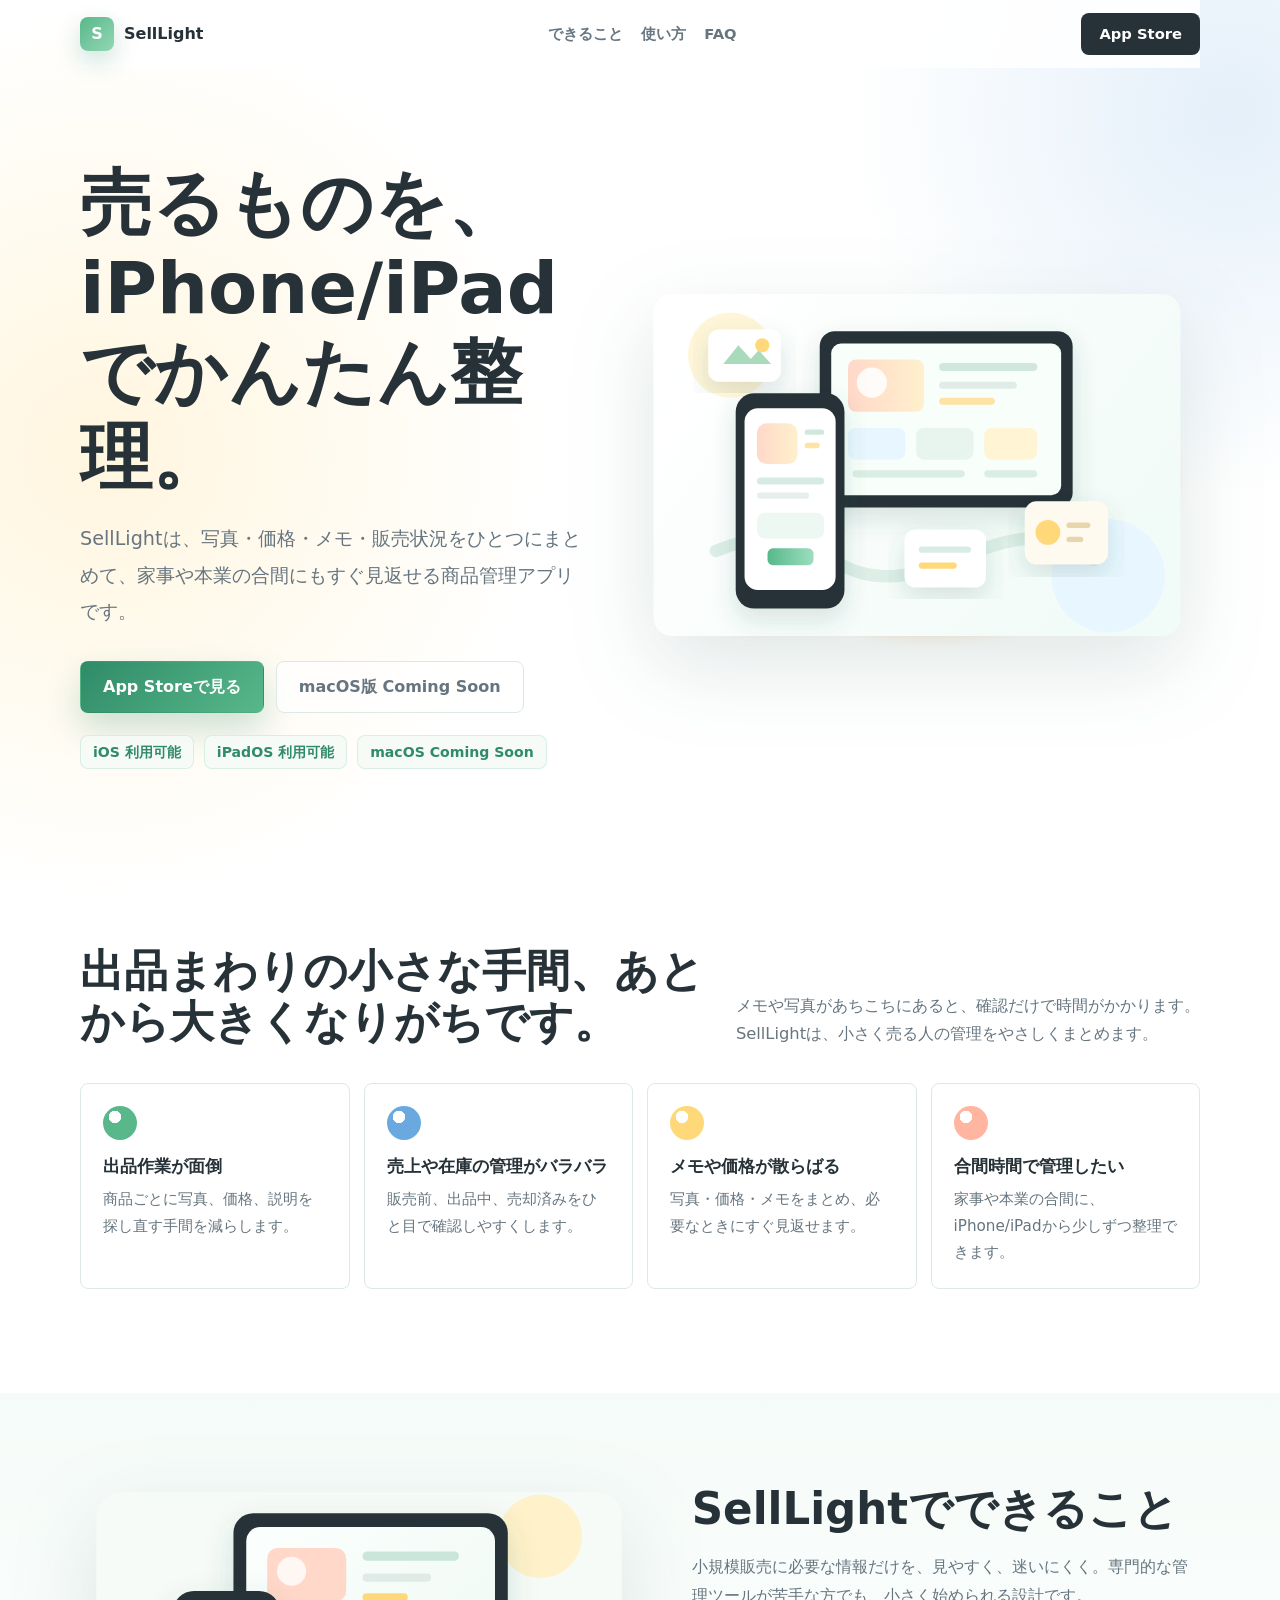
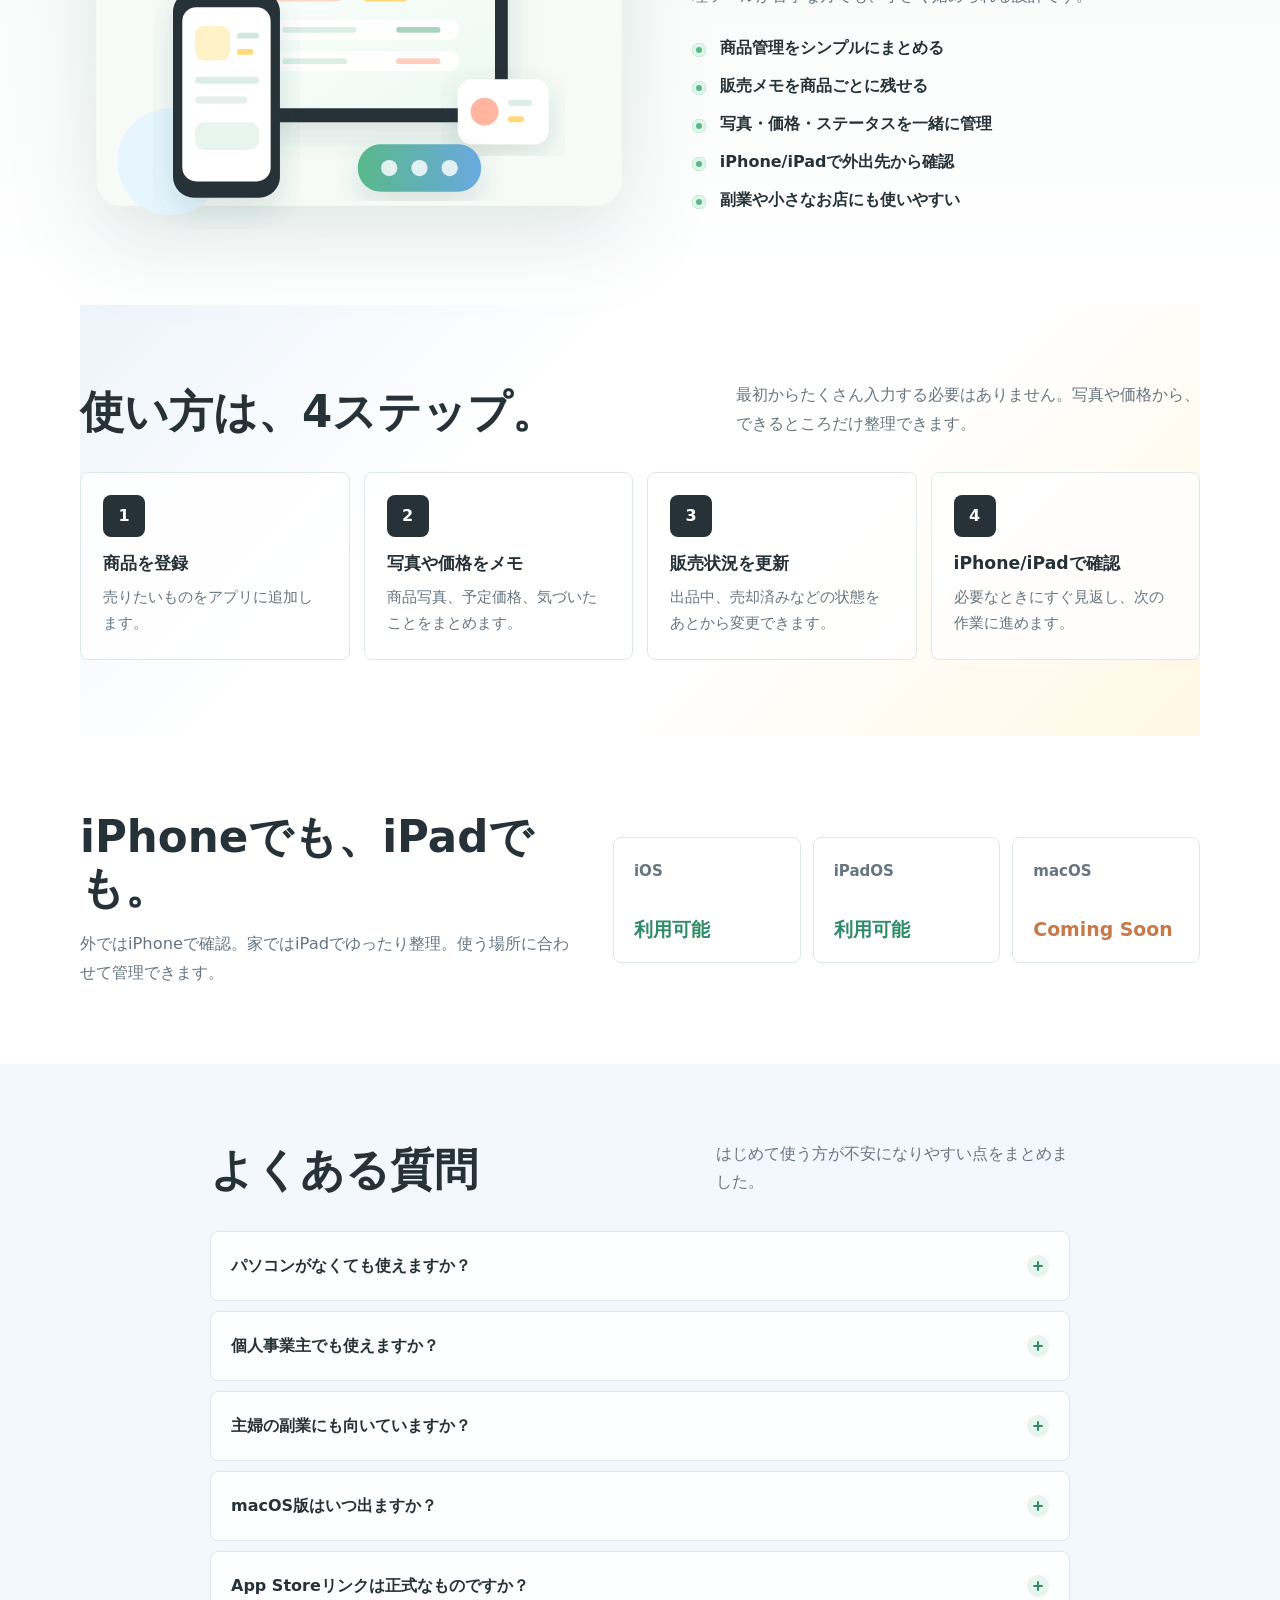
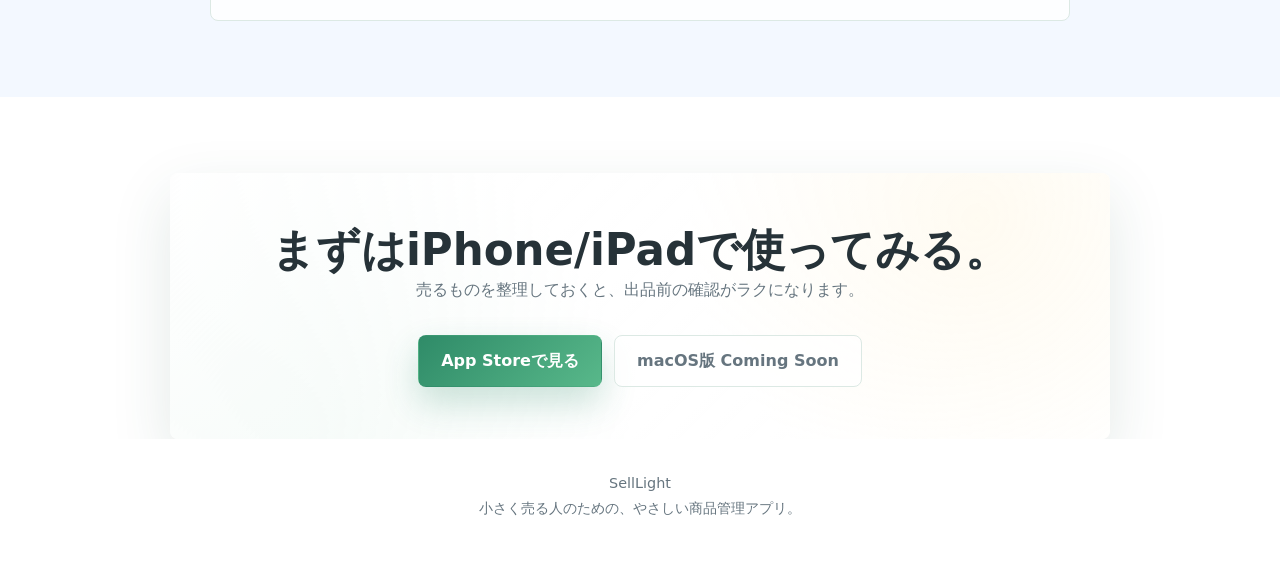
==== index.html @ 2df26463 "Prepare standalone SellLight LP repository" ====
<!doctype html>
<html lang="ja">
  <head>
    <meta charset="utf-8" />
    <meta name="viewport" content="width=device-width, initial-scale=1" />
    <title>SellLight｜iPhone・iPadでかんたん商品管理</title>
    <meta
      name="description"
      content="SellLightは、主婦・副業・個人事業主向けのシンプルな商品管理アプリです。写真、価格、メモ、販売状況をiPhone/iPadでまとめて確認できます。"
    />
    <meta property="og:type" content="website" />
    <meta property="og:title" content="SellLight｜iPhone・iPadでかんたん商品管理" />
    <meta
      property="og:description"
      content="小さく売る人のための、やさしい商品管理アプリ。iOS/iPadOS対応、macOS版はComing Soon。"
    />
    <meta property="og:image" content="./assets/og-image.png" />
    <meta name="twitter:card" content="summary_large_image" />
    <meta name="theme-color" content="#58b88a" />
    <link rel="icon" href="./assets/favicon.svg" type="image/svg+xml" />
    <link rel="stylesheet" href="./styles.css" />
    <script src="./app.js" defer></script>
  </head>
  <body>
    <header class="site-header" aria-label="サイトヘッダー">
      <a class="brand" href="#top" aria-label="SellLight トップへ">
        <span class="brand-mark" aria-hidden="true">S</span>
        <span>SellLight</span>
      </a>
      <nav class="header-nav" aria-label="ページ内メニュー">
        <a href="#features">できること</a>
        <a href="#steps">使い方</a>
        <a href="#faq">FAQ</a>
      </nav>
      <a class="header-cta js-app-store-link" href="https://apps.apple.com/jp/search?term=SellLight">App Store</a>
    </header>

    <main id="top">
      <section class="hero section-pad" aria-labelledby="hero-title">
        <div class="hero-copy">
          <h1 id="hero-title">売るものを、iPhone/iPadでかんたん整理。</h1>
          <p class="hero-lead">
            SellLightは、写真・価格・メモ・販売状況をひとつにまとめて、家事や本業の合間にもすぐ見返せる商品管理アプリです。
          </p>
          <div class="hero-actions" aria-label="ダウンロード案内">
            <a class="button button-primary js-app-store-link" href="https://apps.apple.com/jp/search?term=SellLight">
              App Storeで見る
            </a>
            <button class="button button-ghost" type="button" disabled>macOS版 Coming Soon</button>
          </div>
          <div class="device-note" aria-label="対応端末">
            <span>iOS 利用可能</span>
            <span>iPadOS 利用可能</span>
            <span>macOS Coming Soon</span>
          </div>
        </div>
        <div class="hero-visual" aria-label="SellLightの利用イメージ">
          <img src="./assets/hero-app.svg" alt="iPhoneとiPadで商品管理をするイメージ" />
        </div>
      </section>

      <section class="pain section-pad" aria-labelledby="pain-title">
        <div class="section-heading">
          <h2 id="pain-title">出品まわりの小さな手間、あとから大きくなりがちです。</h2>
          <p>メモや写真があちこちにあると、確認だけで時間がかかります。SellLightは、小さく売る人の管理をやさしくまとめます。</p>
        </div>
        <div class="pain-list" aria-label="よくある悩み">
          <article>
            <span class="icon-dot" aria-hidden="true"></span>
            <h3>出品作業が面倒</h3>
            <p>商品ごとに写真、価格、説明を探し直す手間を減らします。</p>
          </article>
          <article>
            <span class="icon-dot blue" aria-hidden="true"></span>
            <h3>売上や在庫の管理がバラバラ</h3>
            <p>販売前、出品中、売却済みをひと目で確認しやすくします。</p>
          </article>
          <article>
            <span class="icon-dot yellow" aria-hidden="true"></span>
            <h3>メモや価格が散らばる</h3>
            <p>写真・価格・メモをまとめ、必要なときにすぐ見返せます。</p>
          </article>
          <article>
            <span class="icon-dot peach" aria-hidden="true"></span>
            <h3>合間時間で管理したい</h3>
            <p>家事や本業の合間に、iPhone/iPadから少しずつ整理できます。</p>
          </article>
        </div>
      </section>

      <section id="features" class="features section-pad" aria-labelledby="features-title">
        <div class="feature-media">
          <img src="./assets/feature-overview.svg" alt="写真、価格、メモ、販売状況を整理する画面イメージ" />
        </div>
        <div class="feature-copy">
          <h2 id="features-title">SellLightでできること</h2>
          <p>
            小規模販売に必要な情報だけを、見やすく、迷いにくく。専門的な管理ツールが苦手な方でも、小さく始められる設計です。
          </p>
          <ul class="feature-list">
            <li>商品管理をシンプルにまとめる</li>
            <li>販売メモを商品ごとに残せる</li>
            <li>写真・価格・ステータスを一緒に管理</li>
            <li>iPhone/iPadで外出先から確認</li>
            <li>副業や小さなお店にも使いやすい</li>
          </ul>
        </div>
      </section>

      <section id="steps" class="steps section-pad" aria-labelledby="steps-title">
        <div class="section-heading">
          <h2 id="steps-title">使い方は、4ステップ。</h2>
          <p>最初からたくさん入力する必要はありません。写真や価格から、できるところだけ整理できます。</p>
        </div>
        <ol class="step-list">
          <li>
            <span class="step-number">1</span>
            <h3>商品を登録</h3>
            <p>売りたいものをアプリに追加します。</p>
          </li>
          <li>
            <span class="step-number">2</span>
            <h3>写真や価格をメモ</h3>
            <p>商品写真、予定価格、気づいたことをまとめます。</p>
          </li>
          <li>
            <span class="step-number">3</span>
            <h3>販売状況を更新</h3>
            <p>出品中、売却済みなどの状態をあとから変更できます。</p>
          </li>
          <li>
            <span class="step-number">4</span>
            <h3>iPhone/iPadで確認</h3>
            <p>必要なときにすぐ見返し、次の作業に進めます。</p>
          </li>
        </ol>
      </section>

      <section class="devices section-pad" aria-labelledby="devices-title">
        <div>
          <h2 id="devices-title">iPhoneでも、iPadでも。</h2>
          <p>外ではiPhoneで確認。家ではiPadでゆったり整理。使う場所に合わせて管理できます。</p>
        </div>
        <div class="device-grid" aria-label="対応端末一覧">
          <article>
            <span>iOS</span>
            <strong>利用可能</strong>
          </article>
          <article>
            <span>iPadOS</span>
            <strong>利用可能</strong>
          </article>
          <article class="soon">
            <span>macOS</span>
            <strong>Coming Soon</strong>
          </article>
        </div>
      </section>

      <section id="faq" class="faq section-pad" aria-labelledby="faq-title">
        <div class="section-heading">
          <h2 id="faq-title">よくある質問</h2>
          <p>はじめて使う方が不安になりやすい点をまとめました。</p>
        </div>
        <div class="faq-list">
          <article class="faq-item">
            <button class="faq-question" type="button" aria-expanded="false">
              <span>パソコンがなくても使えますか？</span>
              <span class="faq-icon" aria-hidden="true"></span>
            </button>
            <div class="faq-answer" hidden>
              <p>はい。iPhone/iPadだけで、商品情報の確認や整理ができます。macOS版はComing Soonです。</p>
            </div>
          </article>
          <article class="faq-item">
            <button class="faq-question" type="button" aria-expanded="false">
              <span>個人事業主でも使えますか？</span>
              <span class="faq-icon" aria-hidden="true"></span>
            </button>
            <div class="faq-answer" hidden>
              <p>使えます。大きな管理システムではなく、写真・価格・メモをまとめて見返したい小規模販売向けです。</p>
            </div>
          </article>
          <article class="faq-item">
            <button class="faq-question" type="button" aria-expanded="false">
              <span>主婦の副業にも向いていますか？</span>
              <span class="faq-icon" aria-hidden="true"></span>
            </button>
            <div class="faq-answer" hidden>
              <p>向いています。家事や本業の合間に少しずつ整理し、売るものをあとからすぐ見返せるように作っています。</p>
            </div>
          </article>
          <article class="faq-item">
            <button class="faq-question" type="button" aria-expanded="false">
              <span>macOS版はいつ出ますか？</span>
              <span class="faq-icon" aria-hidden="true"></span>
            </button>
            <div class="faq-answer" hidden>
              <p>現在準備中です。正式な公開時期が決まり次第、このページでも案内します。</p>
            </div>
          </article>
          <article class="faq-item">
            <button class="faq-question" type="button" aria-expanded="false">
              <span>App Storeリンクは正式なものですか？</span>
              <span class="faq-icon" aria-hidden="true"></span>
            </button>
            <div class="faq-answer" hidden>
              <p>現在は仮URLです。正式公開後に、SellLightのApp Store URLへ差し替えます。</p>
            </div>
          </article>
        </div>
      </section>

      <section class="final-cta section-pad" aria-labelledby="final-cta-title">
        <h2 id="final-cta-title">まずはiPhone/iPadで使ってみる。</h2>
        <p>売るものを整理しておくと、出品前の確認がラクになります。</p>
        <div class="hero-actions">
          <a class="button button-primary js-app-store-link" href="https://apps.apple.com/jp/search?term=SellLight">
            App Storeで見る
          </a>
          <button class="button button-ghost" type="button" disabled>macOS版 Coming Soon</button>
        </div>
      </section>
    </main>

    <footer class="site-footer">
      <p>SellLight</p>
      <p>小さく売る人のための、やさしい商品管理アプリ。</p>
    </footer>

    <div class="floating-cta" aria-label="固定ダウンロード導線" hidden>
      <span>iPhone/iPadでかんたん商品管理</span>
      <a class="button button-primary js-app-store-link" href="https://apps.apple.com/jp/search?term=SellLight">
        App Store
      </a>
    </div>
  </body>
</html>
---- styles.css ----
:root {
  color-scheme: light;
  --bg: #ffffff;
  --bg-soft: #f5fbf8;
  --bg-blue: #f3f8ff;
  --text: #263238;
  --muted: #66757f;
  --line: #dce9e4;
  --green: #58b88a;
  --green-dark: #2f8b68;
  --blue: #6aa9df;
  --yellow: #ffd979;
  --peach: #ffb59f;
  --shadow: 0 22px 60px rgba(35, 82, 70, 0.13);
  --radius: 8px;
  --max: 1120px;
}

* {
  box-sizing: border-box;
}

html {
  scroll-behavior: smooth;
}

body {
  margin: 0;
  overflow-x: hidden;
  background:
    radial-gradient(circle at 8% 12%, rgba(255, 217, 121, 0.24), transparent 28rem),
    radial-gradient(circle at 96% 3%, rgba(106, 169, 223, 0.18), transparent 24rem),
    var(--bg);
  color: var(--text);
  font-family:
    system-ui, -apple-system, BlinkMacSystemFont, "Hiragino Sans", "Hiragino Kaku Gothic ProN",
    "Yu Gothic", "YuGothic", Meiryo, sans-serif;
  line-height: 1.75;
}

img {
  display: block;
  max-width: 100%;
}

a {
  color: inherit;
}

button,
a {
  -webkit-tap-highlight-color: transparent;
}

.site-header {
  position: sticky;
  top: 0;
  z-index: 20;
  display: flex;
  align-items: center;
  justify-content: space-between;
  gap: 18px;
  width: min(100% - 32px, var(--max));
  min-height: 68px;
  margin: 0 auto;
  padding: 10px 0;
  background: rgba(255, 255, 255, 0.86);
  backdrop-filter: blur(18px);
}

.brand {
  display: inline-flex;
  align-items: center;
  gap: 10px;
  flex: 0 0 auto;
  color: var(--text);
  font-weight: 800;
  text-decoration: none;
}

.brand-mark {
  display: inline-grid;
  place-items: center;
  width: 34px;
  height: 34px;
  border-radius: 8px;
  background: linear-gradient(135deg, var(--green), #93d7b5);
  color: #fff;
  font-size: 1rem;
  line-height: 1;
  box-shadow: 0 10px 24px rgba(47, 139, 104, 0.24);
}

.header-nav {
  display: flex;
  align-items: center;
  gap: 18px;
  color: var(--muted);
  font-size: 0.92rem;
  font-weight: 700;
}

.header-nav a,
.header-cta {
  text-decoration: none;
}

.header-nav a:hover,
.header-nav a:focus-visible {
  color: var(--green-dark);
}

.header-cta {
  display: inline-flex;
  align-items: center;
  justify-content: center;
  min-height: 42px;
  padding: 0 18px;
  border-radius: var(--radius);
  background: var(--text);
  color: #fff;
  font-size: 0.92rem;
  font-weight: 800;
}

main {
  overflow: hidden;
}

.section-pad {
  width: min(100% - 32px, var(--max));
  margin: 0 auto;
  padding: 76px 0;
}

.hero {
  display: grid;
  grid-template-columns: minmax(0, 0.95fr) minmax(320px, 1.05fr);
  align-items: center;
  gap: 42px;
  min-height: calc(100svh - 68px);
  padding-top: 38px;
}

.hero-copy {
  max-width: 580px;
}

h1,
h2,
h3,
p {
  margin: 0;
}

h1,
h2,
h3 {
  line-height: 1.18;
  letter-spacing: 0;
}

h1 {
  font-size: clamp(2.45rem, 5.6vw, 4.85rem);
  font-weight: 900;
}

h2 {
  font-size: clamp(1.85rem, 3.4vw, 3rem);
  font-weight: 900;
}

h3 {
  font-size: 1.08rem;
  font-weight: 850;
}

.hero-lead,
.section-heading p,
.feature-copy > p,
.devices p,
.final-cta p,
.site-footer p {
  color: var(--muted);
}

.hero-lead {
  max-width: 34rem;
  margin-top: 22px;
  font-size: clamp(1rem, 2.1vw, 1.2rem);
  line-height: 1.9;
}

.hero-actions {
  display: flex;
  flex-wrap: wrap;
  gap: 12px;
  margin-top: 30px;
}

.button {
  display: inline-flex;
  align-items: center;
  justify-content: center;
  min-height: 52px;
  padding: 0 22px;
  border: 1px solid transparent;
  border-radius: var(--radius);
  font: inherit;
  font-size: 1rem;
  font-weight: 850;
  line-height: 1.2;
  text-align: center;
  text-decoration: none;
  white-space: nowrap;
  cursor: pointer;
}

.button-primary {
  background: linear-gradient(135deg, var(--green-dark), var(--green));
  color: #fff;
  box-shadow: 0 16px 34px rgba(47, 139, 104, 0.24);
}

.button-primary:hover,
.button-primary:focus-visible {
  transform: translateY(-1px);
  box-shadow: 0 20px 40px rgba(47, 139, 104, 0.3);
}

.button-ghost {
  border-color: var(--line);
  background: rgba(255, 255, 255, 0.76);
  color: var(--muted);
  cursor: not-allowed;
}

.device-note {
  display: flex;
  flex-wrap: wrap;
  gap: 10px;
  margin-top: 22px;
}

.device-note span {
  display: inline-flex;
  align-items: center;
  min-height: 34px;
  padding: 0 12px;
  border: 1px solid rgba(88, 184, 138, 0.18);
  border-radius: var(--radius);
  background: rgba(245, 251, 248, 0.9);
  color: var(--green-dark);
  font-size: 0.88rem;
  font-weight: 800;
}

.hero-visual {
  position: relative;
}

.hero-visual::before {
  position: absolute;
  inset: 13% 4% 5% 10%;
  z-index: -1;
  border-radius: 50%;
  background: linear-gradient(135deg, rgba(255, 217, 121, 0.34), rgba(255, 181, 159, 0.18));
  content: "";
  filter: blur(6px);
}

.hero-visual img,
.feature-media img {
  width: 100%;
  border-radius: 8px;
  filter: drop-shadow(0 28px 42px rgba(37, 87, 76, 0.14));
}

.pain {
  padding-top: 46px;
}

.section-heading {
  display: grid;
  grid-template-columns: minmax(0, 0.92fr) minmax(280px, 0.68fr);
  align-items: end;
  gap: 28px;
  margin-bottom: 34px;
}

.section-heading p,
.feature-copy > p,
.devices p,
.final-cta p {
  font-size: 1.02rem;
}

.pain-list {
  display: grid;
  grid-template-columns: repeat(4, minmax(0, 1fr));
  gap: 14px;
}

.pain-list article,
.step-list li,
.device-grid article,
.faq-item {
  border: 1px solid var(--line);
  border-radius: var(--radius);
  background: rgba(255, 255, 255, 0.86);
}

.pain-list article {
  min-height: 206px;
  padding: 22px;
}

.pain-list h3,
.step-list h3 {
  margin-top: 16px;
}

.pain-list p,
.step-list p {
  margin-top: 10px;
  color: var(--muted);
  font-size: 0.95rem;
}

.icon-dot {
  display: block;
  width: 34px;
  height: 34px;
  border-radius: 50%;
  background:
    radial-gradient(circle at 35% 32%, #fff 0 19%, transparent 20%),
    var(--green);
}

.icon-dot.blue {
  background:
    radial-gradient(circle at 35% 32%, #fff 0 19%, transparent 20%),
    var(--blue);
}

.icon-dot.yellow {
  background:
    radial-gradient(circle at 35% 32%, #fff 0 19%, transparent 20%),
    var(--yellow);
}

.icon-dot.peach {
  background:
    radial-gradient(circle at 35% 32%, #fff 0 19%, transparent 20%),
    var(--peach);
}

.features {
  display: grid;
  grid-template-columns: minmax(320px, 0.9fr) minmax(0, 0.82fr);
  align-items: center;
  gap: 54px;
  width: 100%;
  max-width: none;
  margin-top: 28px;
  padding-inline: max(16px, calc((100vw - var(--max)) / 2));
  background: linear-gradient(180deg, var(--bg-soft), #fff);
}

.feature-copy {
  max-width: 520px;
}

.feature-copy > p {
  margin-top: 18px;
}

.feature-list {
  display: grid;
  gap: 10px;
  margin: 24px 0 0;
  padding: 0;
  list-style: none;
}

.feature-list li {
  position: relative;
  padding-left: 28px;
  font-weight: 780;
}

.feature-list li::before {
  position: absolute;
  top: 0.55em;
  left: 0;
  width: 14px;
  height: 14px;
  border-radius: 50%;
  background: var(--green);
  content: "";
  box-shadow: inset 0 0 0 4px #dff5ea;
}

.steps {
  background:
    linear-gradient(135deg, rgba(106, 169, 223, 0.12), transparent 36%),
    linear-gradient(315deg, rgba(255, 217, 121, 0.2), transparent 38%);
}

.step-list {
  display: grid;
  grid-template-columns: repeat(4, minmax(0, 1fr));
  gap: 14px;
  margin: 0;
  padding: 0;
  list-style: none;
}

.step-list li {
  padding: 22px;
}

.step-number {
  display: inline-grid;
  place-items: center;
  width: 42px;
  height: 42px;
  border-radius: var(--radius);
  background: var(--text);
  color: #fff;
  font-weight: 900;
}

.devices {
  display: grid;
  grid-template-columns: minmax(0, 0.85fr) minmax(280px, 1fr);
  align-items: center;
  gap: 34px;
}

.devices p {
  margin-top: 16px;
}

.device-grid {
  display: grid;
  grid-template-columns: repeat(3, minmax(0, 1fr));
  gap: 12px;
}

.device-grid article {
  display: grid;
  gap: 8px;
  min-height: 126px;
  padding: 20px;
  background: #fff;
}

.device-grid span {
  color: var(--muted);
  font-size: 0.94rem;
  font-weight: 800;
}

.device-grid strong {
  align-self: end;
  color: var(--green-dark);
  font-size: 1.18rem;
  line-height: 1.3;
}

.device-grid .soon strong {
  color: #c77948;
}

.faq {
  width: 100%;
  max-width: none;
  padding-inline: max(16px, calc((100vw - 860px) / 2));
  background: var(--bg-blue);
}

.faq-list {
  display: grid;
  gap: 10px;
}

.faq-question {
  display: flex;
  align-items: center;
  justify-content: space-between;
  gap: 18px;
  width: 100%;
  min-height: 68px;
  padding: 0 20px;
  border: 0;
  background: transparent;
  color: var(--text);
  font: inherit;
  font-size: 1rem;
  font-weight: 850;
  text-align: left;
  cursor: pointer;
}

.faq-icon {
  position: relative;
  flex: 0 0 auto;
  width: 22px;
  height: 22px;
  border-radius: 50%;
  background: #e8f5ee;
}

.faq-icon::before,
.faq-icon::after {
  position: absolute;
  top: 50%;
  left: 50%;
  width: 10px;
  height: 2px;
  border-radius: 999px;
  background: var(--green-dark);
  content: "";
  transform: translate(-50%, -50%);
}

.faq-icon::after {
  transform: translate(-50%, -50%) rotate(90deg);
}

.faq-question[aria-expanded="true"] .faq-icon::after {
  opacity: 0;
}

.faq-answer {
  padding: 0 20px 22px;
  color: var(--muted);
}

.final-cta {
  width: min(100% - 32px, 940px);
  margin-top: 76px;
  padding: 52px;
  border-radius: var(--radius);
  background:
    linear-gradient(135deg, rgba(255, 255, 255, 0.86), rgba(255, 255, 255, 0.72)),
    radial-gradient(circle at 86% 18%, rgba(255, 217, 121, 0.42), transparent 18rem),
    radial-gradient(circle at 15% 100%, rgba(88, 184, 138, 0.28), transparent 20rem);
  box-shadow: var(--shadow);
  text-align: center;
}

.final-cta .hero-actions {
  justify-content: center;
}

.site-footer {
  width: min(100% - 32px, var(--max));
  margin: 0 auto;
  padding: 32px 0 56px;
  color: var(--muted);
  font-size: 0.9rem;
  text-align: center;
}

.floating-cta {
  position: fixed;
  right: 18px;
  bottom: 18px;
  z-index: 30;
  display: flex;
  align-items: center;
  gap: 14px;
  max-width: min(440px, calc(100vw - 28px));
  padding: 12px;
  border: 1px solid rgba(220, 233, 228, 0.88);
  border-radius: var(--radius);
  background: rgba(255, 255, 255, 0.94);
  box-shadow: 0 20px 48px rgba(35, 82, 70, 0.18);
  backdrop-filter: blur(18px);
}

.floating-cta[hidden] {
  display: none;
}

.floating-cta span {
  color: var(--text);
  font-size: 0.9rem;
  font-weight: 850;
  line-height: 1.35;
}

.floating-cta .button {
  min-height: 44px;
  padding-inline: 16px;
  font-size: 0.92rem;
}

@media (prefers-reduced-motion: reduce) {
  html {
    scroll-behavior: auto;
  }

  *,
  *::before,
  *::after {
    transition: none !important;
  }
}

@media (max-width: 920px) {
  .header-nav {
    display: none;
  }

  .hero,
  .features,
  .devices {
    grid-template-columns: 1fr;
  }

  .hero {
    gap: 28px;
    min-height: auto;
  }

  .hero-copy,
  .feature-copy {
    max-width: none;
  }

  .section-heading {
    grid-template-columns: 1fr;
    align-items: start;
  }

  .pain-list,
  .step-list {
    grid-template-columns: repeat(2, minmax(0, 1fr));
  }
}

@media (max-width: 640px) {
  .site-header {
    width: min(100% - 24px, var(--max));
    min-height: 62px;
  }

  .brand {
    font-size: 0.98rem;
  }

  .brand-mark {
    width: 31px;
    height: 31px;
  }

  .header-cta {
    min-height: 38px;
    padding-inline: 13px;
    font-size: 0.86rem;
  }

  .section-pad {
    width: min(100% - 24px, var(--max));
    padding: 52px 0;
  }

  .hero {
    padding-top: 26px;
  }

  h1 {
    font-size: clamp(2.35rem, 13vw, 3.45rem);
  }

  h2 {
    font-size: clamp(1.68rem, 8.3vw, 2.18rem);
  }

  .hero-lead {
    font-size: 1rem;
  }

  .hero-actions,
  .device-note {
    display: grid;
    grid-template-columns: 1fr;
  }

  .button {
    width: 100%;
    min-height: 54px;
    white-space: normal;
  }

  .pain-list,
  .step-list,
  .device-grid {
    grid-template-columns: 1fr;
  }

  .pain-list article,
  .step-list li,
  .device-grid article {
    min-height: auto;
    padding: 20px;
  }

  .features,
  .faq {
    padding-inline: 12px;
  }

  .feature-media {
    order: 2;
  }

  .feature-copy {
    order: 1;
  }

  .final-cta {
    width: min(100% - 24px, 940px);
    margin-top: 52px;
    padding: 34px 20px;
    text-align: left;
  }

  .final-cta .hero-actions {
    justify-content: stretch;
  }

  .floating-cta {
    right: 10px;
    bottom: 10px;
    left: 10px;
    max-width: none;
  }

  .floating-cta span {
    font-size: 0.82rem;
  }

  .floating-cta .button {
    width: auto;
    min-width: 116px;
  }
}

@media (max-width: 390px) {
  .header-cta {
    padding-inline: 11px;
  }

  .hero-copy h1 {
    font-size: 2.36rem;
  }

  .faq-question {
    padding-inline: 16px;
  }
}
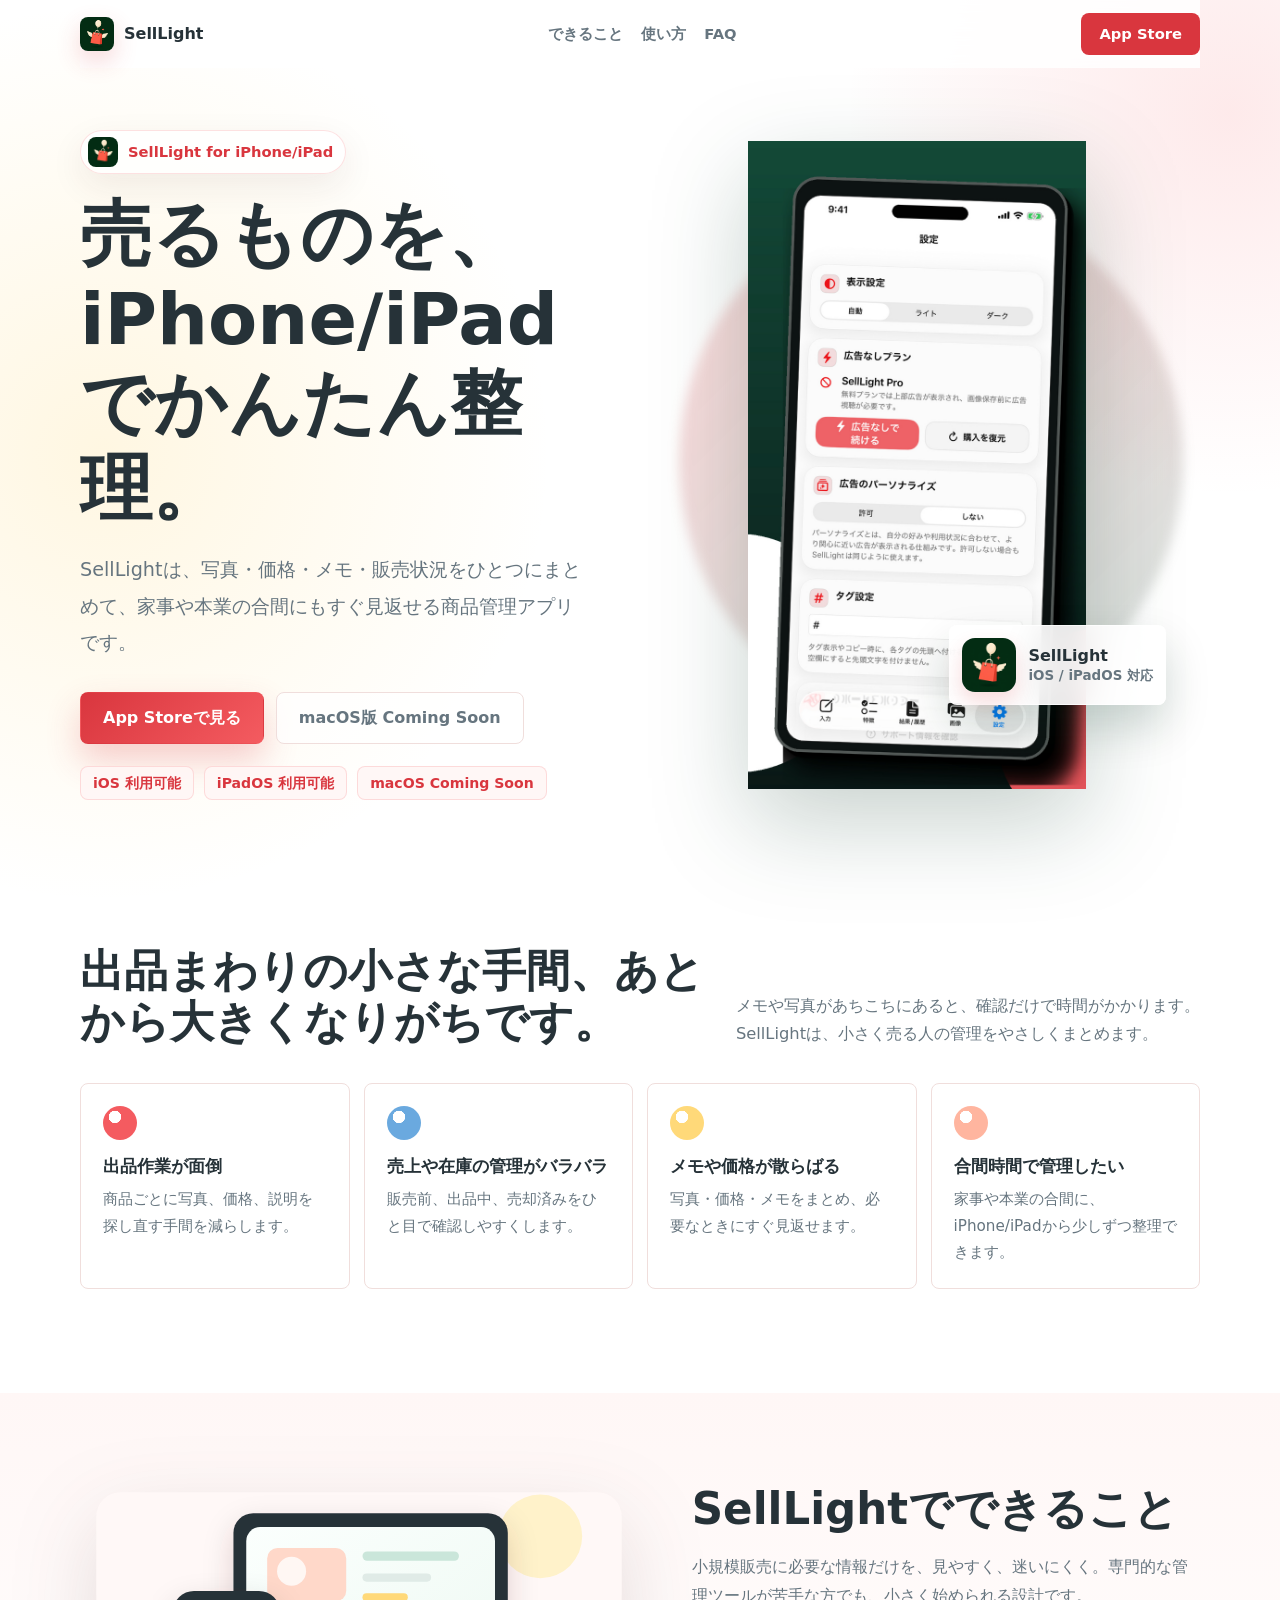
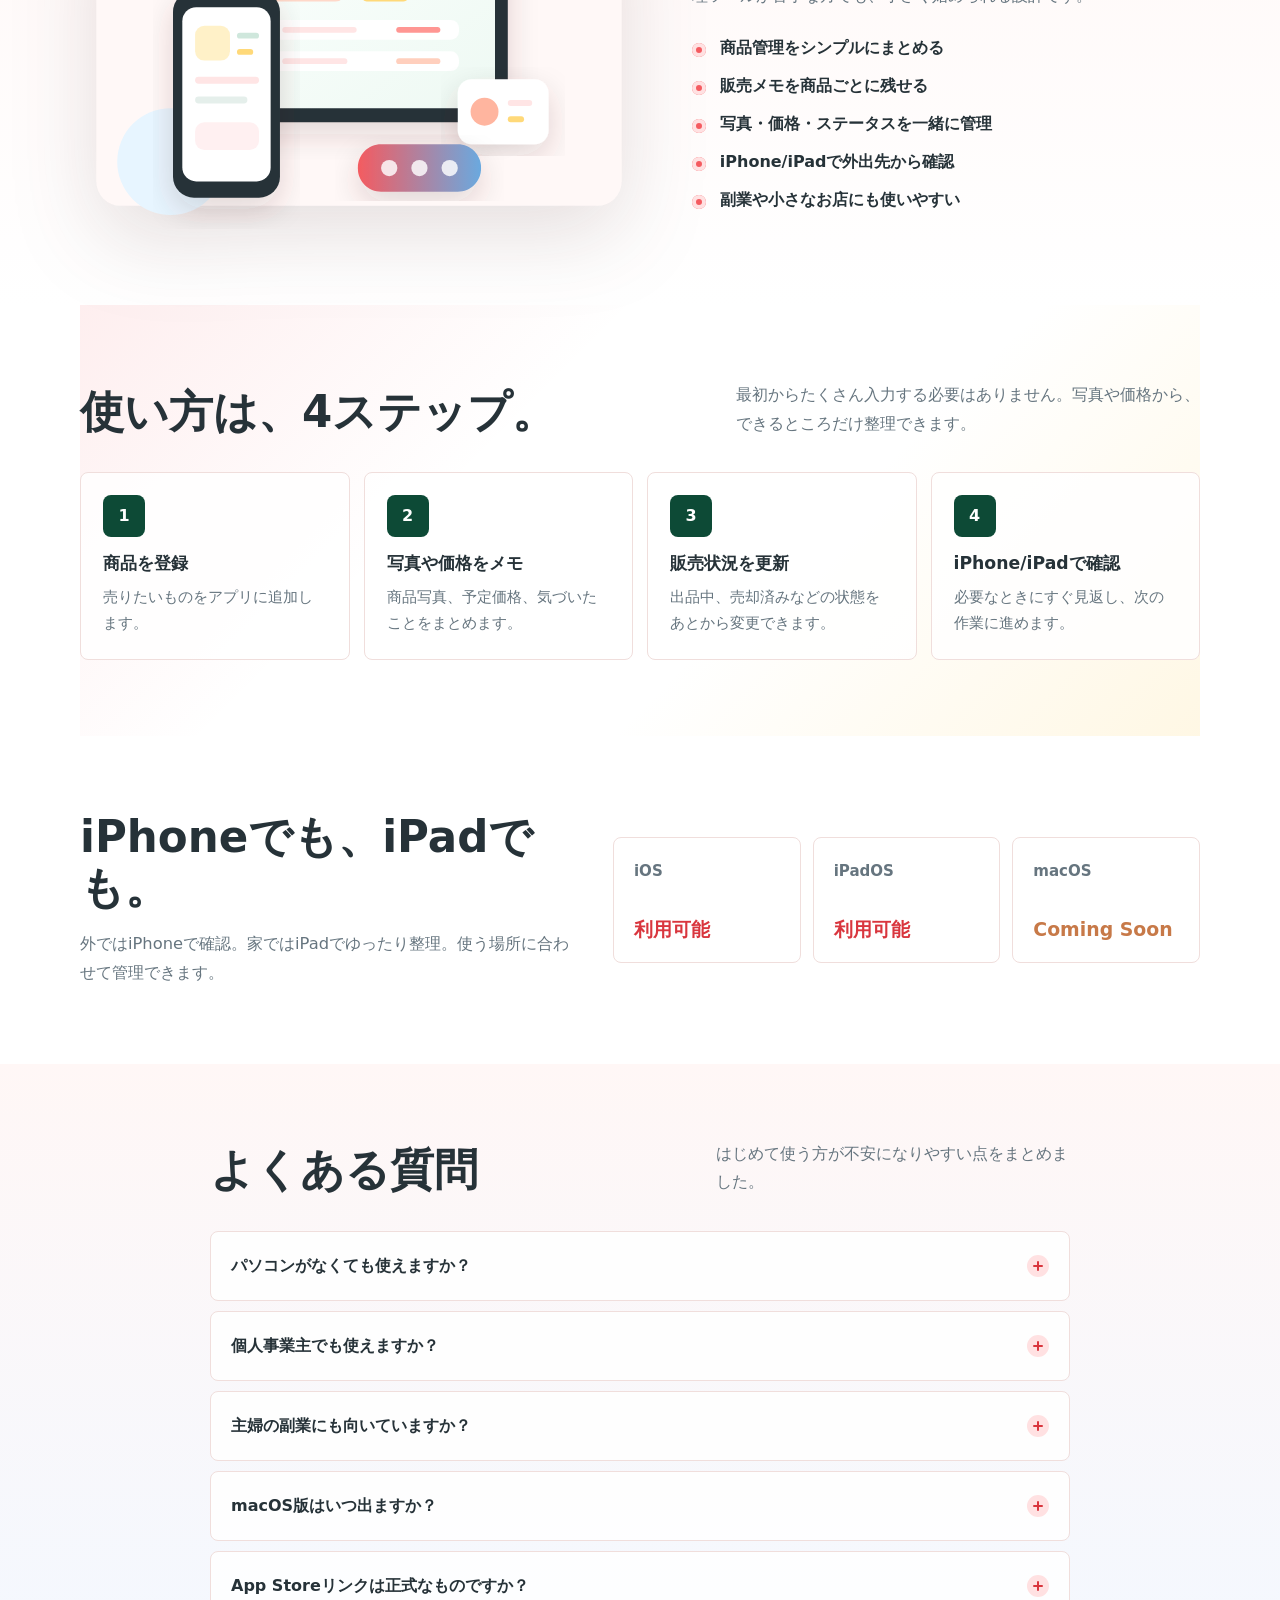
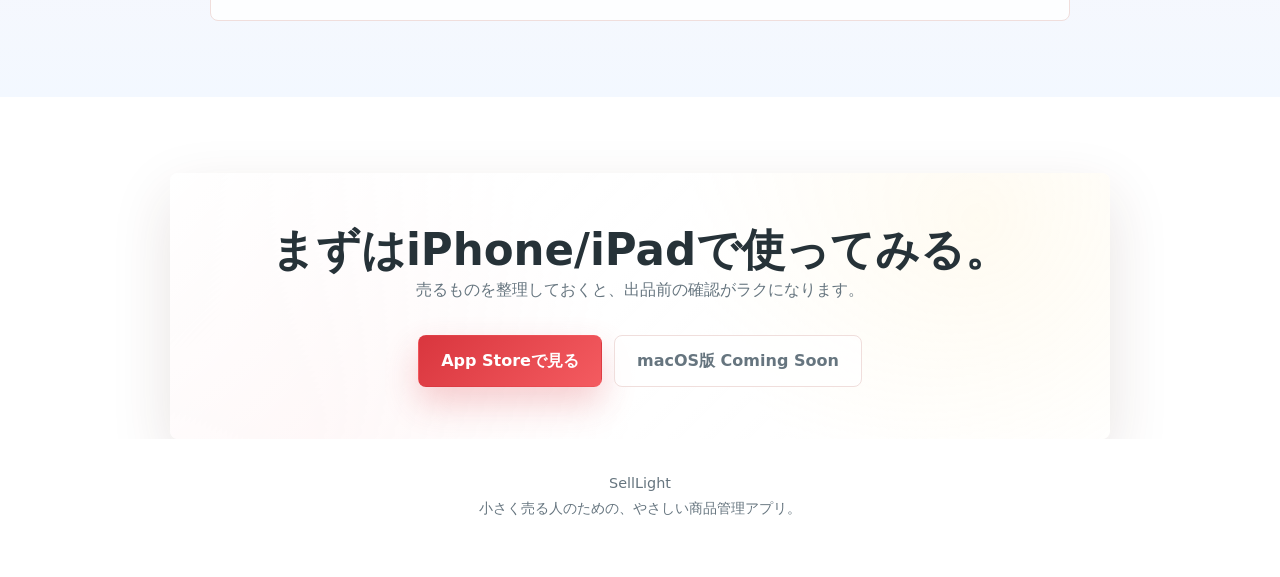
==== commit b73d178f: "Apply SellLight app icon and red accents" ====
--- a/index.html
+++ b/index.html
@@ -16,15 +16,16 @@
     />
     <meta property="og:image" content="./assets/og-image.png" />
     <meta name="twitter:card" content="summary_large_image" />
-    <meta name="theme-color" content="#58b88a" />
+    <meta name="theme-color" content="#f45b60" />
     <link rel="icon" href="./assets/favicon.svg" type="image/svg+xml" />
+    <link rel="apple-touch-icon" href="./assets/app-icon.png" />
     <link rel="stylesheet" href="./styles.css" />
     <script src="./app.js" defer></script>
   </head>
   <body>
     <header class="site-header" aria-label="サイトヘッダー">
       <a class="brand" href="#top" aria-label="SellLight トップへ">
-        <span class="brand-mark" aria-hidden="true">S</span>
+        <img class="brand-icon" src="./assets/app-icon.png" alt="" aria-hidden="true" />
         <span>SellLight</span>
       </a>
       <nav class="header-nav" aria-label="ページ内メニュー">
@@ -38,6 +39,10 @@
     <main id="top">
       <section class="hero section-pad" aria-labelledby="hero-title">
         <div class="hero-copy">
+          <div class="app-badge" aria-label="SellLightアプリ">
+            <img src="./assets/app-icon.png" alt="" aria-hidden="true" />
+            <span>SellLight for iPhone/iPad</span>
+          </div>
           <h1 id="hero-title">売るものを、iPhone/iPadでかんたん整理。</h1>
           <p class="hero-lead">
             SellLightは、写真・価格・メモ・販売状況をひとつにまとめて、家事や本業の合間にもすぐ見返せる商品管理アプリです。
@@ -54,8 +59,19 @@
             <span>macOS Coming Soon</span>
           </div>
         </div>
-        <div class="hero-visual" aria-label="SellLightの利用イメージ">
-          <img src="./assets/hero-app.svg" alt="iPhoneとiPadで商品管理をするイメージ" />
+        <div class="hero-visual hero-device-showcase" aria-label="SellLightの利用イメージ">
+          <img
+            class="hero-screen"
+            src="./assets/app-settings-preview.png"
+            alt="SellLightアプリの画面プレビュー"
+          />
+          <div class="hero-app-card" aria-label="SellLightアプリ">
+            <img src="./assets/app-icon.png" alt="" aria-hidden="true" />
+            <div>
+              <strong>SellLight</strong>
+              <span>iOS / iPadOS 対応</span>
+            </div>
+          </div>
         </div>
       </section>
 
--- a/styles.css
+++ b/styles.css
@@ -1,17 +1,19 @@
 :root {
   color-scheme: light;
   --bg: #ffffff;
-  --bg-soft: #f5fbf8;
+  --bg-soft: #fff7f6;
   --bg-blue: #f3f8ff;
   --text: #263238;
   --muted: #66757f;
-  --line: #dce9e4;
-  --green: #58b88a;
-  --green-dark: #2f8b68;
+  --line: #f0dedc;
+  --accent: #f45b60;
+  --accent-dark: #d9363e;
+  --app-green: #0d4a36;
+  --app-green-dark: #063221;
   --blue: #6aa9df;
   --yellow: #ffd979;
   --peach: #ffb59f;
-  --shadow: 0 22px 60px rgba(35, 82, 70, 0.13);
+  --shadow: 0 22px 60px rgba(74, 38, 34, 0.13);
   --radius: 8px;
   --max: 1120px;
 }
@@ -28,8 +30,8 @@
   margin: 0;
   overflow-x: hidden;
   background:
-    radial-gradient(circle at 8% 12%, rgba(255, 217, 121, 0.24), transparent 28rem),
-    radial-gradient(circle at 96% 3%, rgba(106, 169, 223, 0.18), transparent 24rem),
+    radial-gradient(circle at 8% 12%, rgba(255, 217, 121, 0.22), transparent 28rem),
+    radial-gradient(circle at 96% 3%, rgba(244, 91, 96, 0.13), transparent 24rem),
     var(--bg);
   color: var(--text);
   font-family:
@@ -78,17 +80,12 @@
   text-decoration: none;
 }
 
-.brand-mark {
-  display: inline-grid;
-  place-items: center;
+.brand-icon {
+  display: block;
   width: 34px;
   height: 34px;
   border-radius: 8px;
-  background: linear-gradient(135deg, var(--green), #93d7b5);
-  color: #fff;
-  font-size: 1rem;
-  line-height: 1;
-  box-shadow: 0 10px 24px rgba(47, 139, 104, 0.24);
+  box-shadow: 0 10px 24px rgba(217, 54, 62, 0.2);
 }
 
 .header-nav {
@@ -107,7 +104,7 @@
 
 .header-nav a:hover,
 .header-nav a:focus-visible {
-  color: var(--green-dark);
+  color: var(--accent-dark);
 }
 
 .header-cta {
@@ -117,7 +114,7 @@
   min-height: 42px;
   padding: 0 18px;
   border-radius: var(--radius);
-  background: var(--text);
+  background: var(--accent-dark);
   color: #fff;
   font-size: 0.92rem;
   font-weight: 800;
@@ -144,6 +141,28 @@
 
 .hero-copy {
   max-width: 580px;
+}
+
+.app-badge {
+  display: inline-flex;
+  align-items: center;
+  gap: 10px;
+  min-height: 42px;
+  margin-bottom: 18px;
+  padding: 6px 12px 6px 7px;
+  border: 1px solid rgba(244, 91, 96, 0.18);
+  border-radius: 999px;
+  background: rgba(255, 255, 255, 0.82);
+  color: var(--accent-dark);
+  font-size: 0.92rem;
+  font-weight: 850;
+  box-shadow: 0 12px 34px rgba(74, 38, 34, 0.08);
+}
+
+.app-badge img {
+  width: 30px;
+  height: 30px;
+  border-radius: 8px;
 }
 
 h1,
@@ -217,15 +236,15 @@
 }
 
 .button-primary {
-  background: linear-gradient(135deg, var(--green-dark), var(--green));
+  background: linear-gradient(135deg, var(--accent-dark), var(--accent));
   color: #fff;
-  box-shadow: 0 16px 34px rgba(47, 139, 104, 0.24);
+  box-shadow: 0 16px 34px rgba(217, 54, 62, 0.24);
 }
 
 .button-primary:hover,
 .button-primary:focus-visible {
   transform: translateY(-1px);
-  box-shadow: 0 20px 40px rgba(47, 139, 104, 0.3);
+  box-shadow: 0 20px 40px rgba(217, 54, 62, 0.3);
 }
 
 .button-ghost {
@@ -247,10 +266,10 @@
   align-items: center;
   min-height: 34px;
   padding: 0 12px;
-  border: 1px solid rgba(88, 184, 138, 0.18);
+  border: 1px solid rgba(244, 91, 96, 0.18);
   border-radius: var(--radius);
-  background: rgba(245, 251, 248, 0.9);
-  color: var(--green-dark);
+  background: rgba(255, 247, 246, 0.9);
+  color: var(--accent-dark);
   font-size: 0.88rem;
   font-weight: 800;
 }
@@ -261,19 +280,71 @@
 
 .hero-visual::before {
   position: absolute;
-  inset: 13% 4% 5% 10%;
+  inset: 9% 3% 10% 8%;
   z-index: -1;
   border-radius: 50%;
-  background: linear-gradient(135deg, rgba(255, 217, 121, 0.34), rgba(255, 181, 159, 0.18));
+  background: linear-gradient(135deg, rgba(244, 91, 96, 0.24), rgba(13, 74, 54, 0.16));
   content: "";
   filter: blur(6px);
 }
 
-.hero-visual img,
+.hero-device-showcase {
+  display: grid;
+  justify-items: center;
+  min-height: 520px;
+}
+
+.hero-screen {
+  width: min(100%, 440px);
+  max-height: min(72svh, 690px);
+  object-fit: contain;
+  filter: drop-shadow(0 34px 48px rgba(6, 50, 33, 0.22));
+}
+
+.hero-app-card {
+  position: absolute;
+  right: clamp(4px, 3vw, 34px);
+  bottom: clamp(28px, 7vw, 84px);
+  display: inline-flex;
+  align-items: center;
+  gap: 12px;
+  min-width: 204px;
+  padding: 12px;
+  border: 1px solid rgba(255, 255, 255, 0.72);
+  border-radius: var(--radius);
+  background: rgba(255, 255, 255, 0.9);
+  box-shadow: 0 22px 44px rgba(6, 50, 33, 0.18);
+  backdrop-filter: blur(18px);
+}
+
+.hero-app-card img {
+  width: 54px;
+  height: 54px;
+  border-radius: 13px;
+  box-shadow: 0 10px 20px rgba(217, 54, 62, 0.18);
+}
+
+.hero-app-card strong,
+.hero-app-card span {
+  display: block;
+  line-height: 1.35;
+}
+
+.hero-app-card strong {
+  font-size: 1rem;
+  font-weight: 900;
+}
+
+.hero-app-card span {
+  color: var(--muted);
+  font-size: 0.84rem;
+  font-weight: 750;
+}
+
 .feature-media img {
   width: 100%;
   border-radius: 8px;
-  filter: drop-shadow(0 28px 42px rgba(37, 87, 76, 0.14));
+  filter: drop-shadow(0 28px 42px rgba(74, 38, 34, 0.14));
 }
 
 .pain {
@@ -334,7 +405,7 @@
   border-radius: 50%;
   background:
     radial-gradient(circle at 35% 32%, #fff 0 19%, transparent 20%),
-    var(--green);
+    var(--accent);
 }
 
 .icon-dot.blue {
@@ -396,14 +467,14 @@
   width: 14px;
   height: 14px;
   border-radius: 50%;
-  background: var(--green);
+  background: var(--accent);
   content: "";
-  box-shadow: inset 0 0 0 4px #dff5ea;
+  box-shadow: inset 0 0 0 4px #ffe1e2;
 }
 
 .steps {
   background:
-    linear-gradient(135deg, rgba(106, 169, 223, 0.12), transparent 36%),
+    linear-gradient(135deg, rgba(244, 91, 96, 0.1), transparent 36%),
     linear-gradient(315deg, rgba(255, 217, 121, 0.2), transparent 38%);
 }
 
@@ -426,7 +497,7 @@
   width: 42px;
   height: 42px;
   border-radius: var(--radius);
-  background: var(--text);
+  background: var(--app-green);
   color: #fff;
   font-weight: 900;
 }
@@ -464,7 +535,7 @@
 
 .device-grid strong {
   align-self: end;
-  color: var(--green-dark);
+  color: var(--accent-dark);
   font-size: 1.18rem;
   line-height: 1.3;
 }
@@ -477,7 +548,7 @@
   width: 100%;
   max-width: none;
   padding-inline: max(16px, calc((100vw - 860px) / 2));
-  background: var(--bg-blue);
+  background: linear-gradient(180deg, #fff7f6, var(--bg-blue));
 }
 
 .faq-list {
@@ -509,7 +580,7 @@
   width: 22px;
   height: 22px;
   border-radius: 50%;
-  background: #e8f5ee;
+  background: #ffe1e2;
 }
 
 .faq-icon::before,
@@ -520,7 +591,7 @@
   width: 10px;
   height: 2px;
   border-radius: 999px;
-  background: var(--green-dark);
+  background: var(--accent-dark);
   content: "";
   transform: translate(-50%, -50%);
 }
@@ -546,7 +617,7 @@
   background:
     linear-gradient(135deg, rgba(255, 255, 255, 0.86), rgba(255, 255, 255, 0.72)),
     radial-gradient(circle at 86% 18%, rgba(255, 217, 121, 0.42), transparent 18rem),
-    radial-gradient(circle at 15% 100%, rgba(88, 184, 138, 0.28), transparent 20rem);
+    radial-gradient(circle at 15% 100%, rgba(244, 91, 96, 0.23), transparent 20rem);
   box-shadow: var(--shadow);
   text-align: center;
 }
@@ -574,10 +645,10 @@
   gap: 14px;
   max-width: min(440px, calc(100vw - 28px));
   padding: 12px;
-  border: 1px solid rgba(220, 233, 228, 0.88);
+  border: 1px solid rgba(240, 222, 220, 0.88);
   border-radius: var(--radius);
   background: rgba(255, 255, 255, 0.94);
-  box-shadow: 0 20px 48px rgba(35, 82, 70, 0.18);
+  box-shadow: 0 20px 48px rgba(74, 38, 34, 0.16);
   backdrop-filter: blur(18px);
 }
 
@@ -652,7 +723,7 @@
     font-size: 0.98rem;
   }
 
-  .brand-mark {
+  .brand-icon {
     width: 31px;
     height: 31px;
   }
@@ -670,6 +741,21 @@
 
   .hero {
     padding-top: 26px;
+  }
+
+  .hero-device-showcase {
+    min-height: 430px;
+  }
+
+  .hero-screen {
+    width: min(100%, 330px);
+    max-height: 520px;
+  }
+
+  .hero-app-card {
+    right: 0;
+    bottom: 18px;
+    min-width: min(204px, calc(100vw - 36px));
   }
 
   h1 {
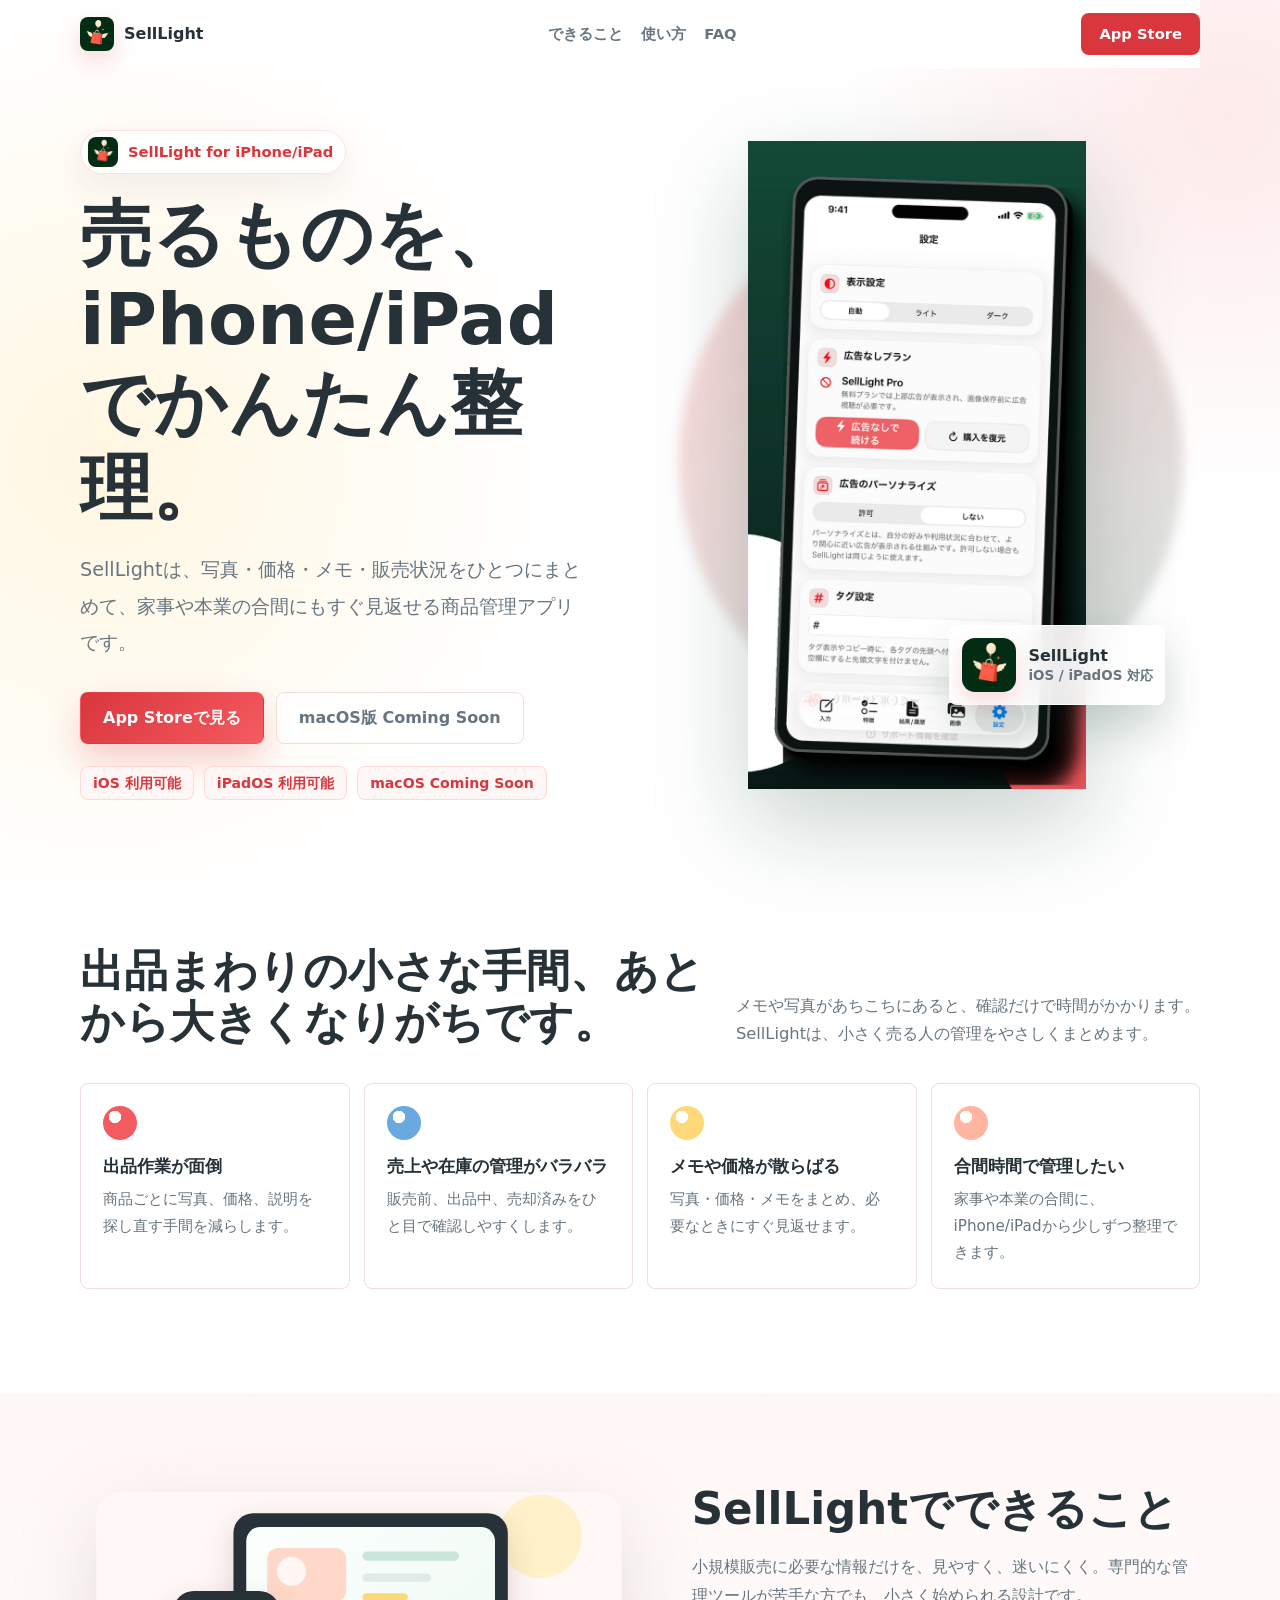
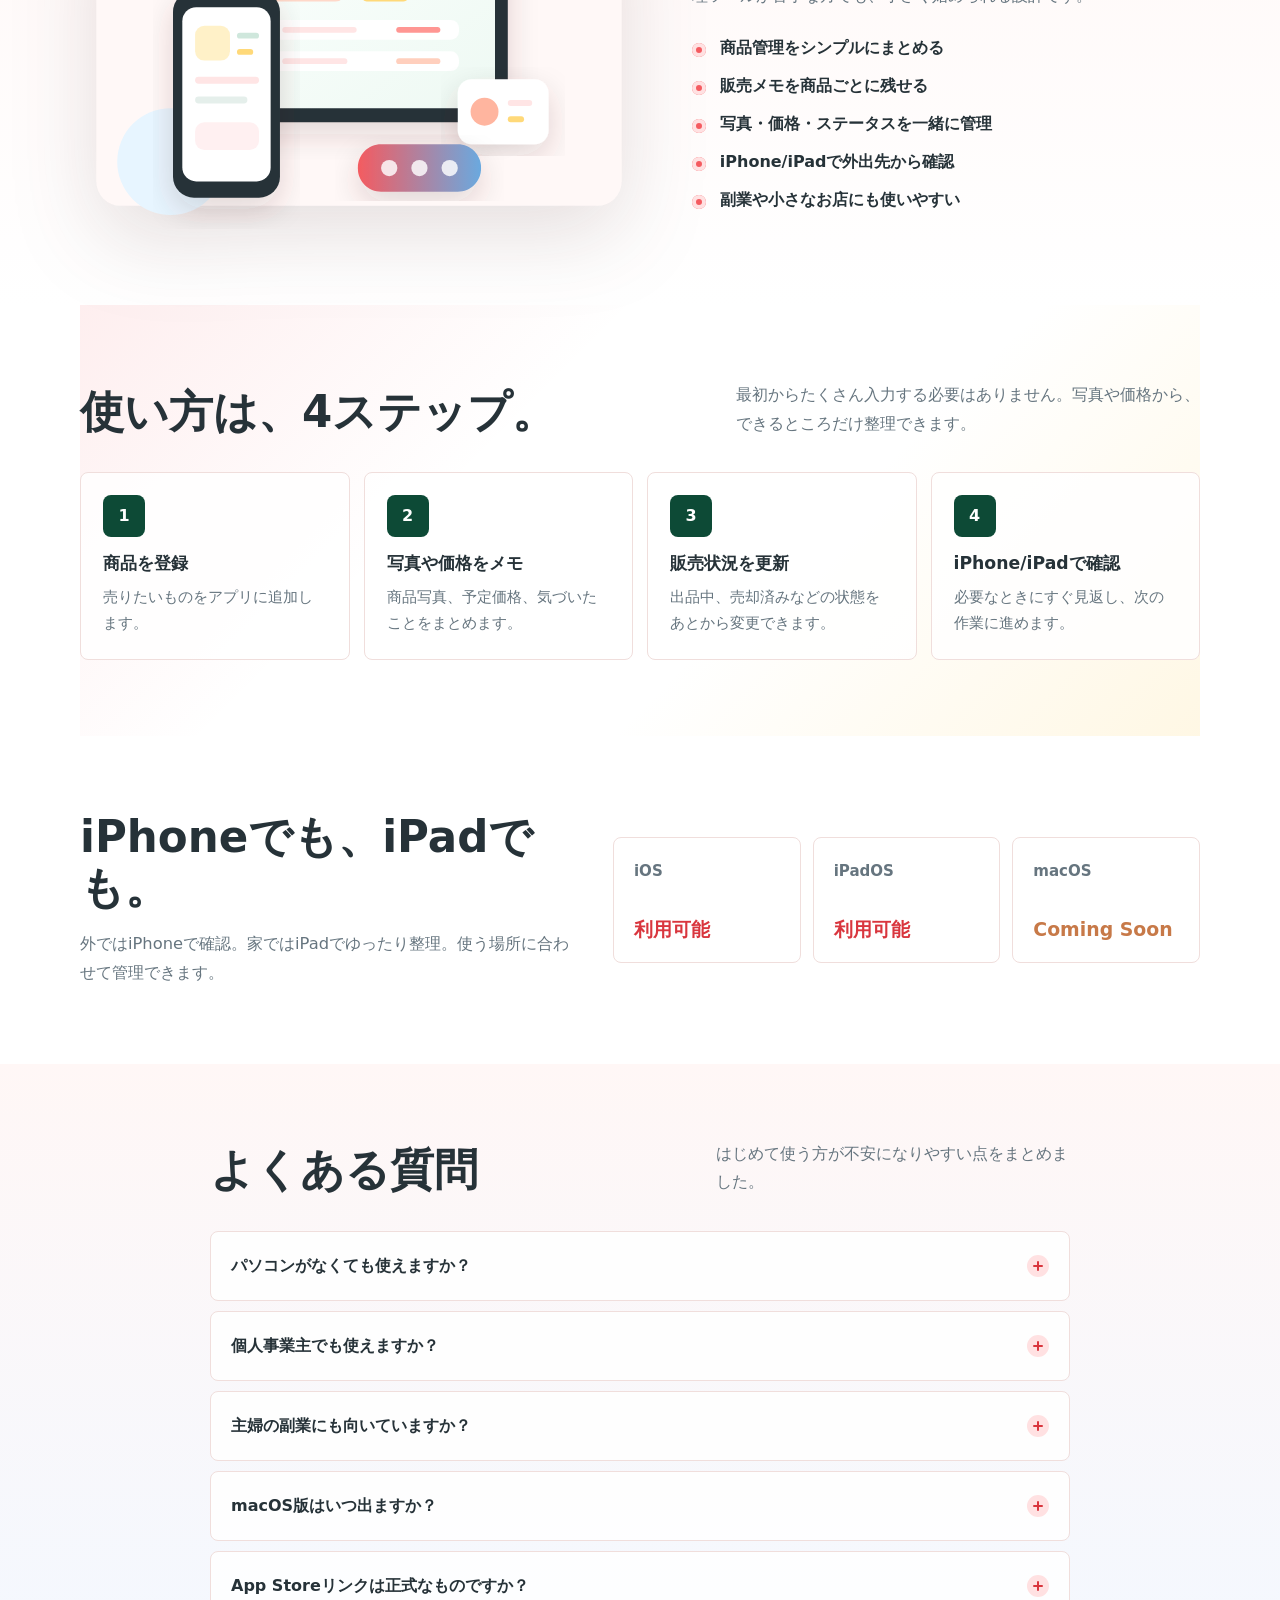
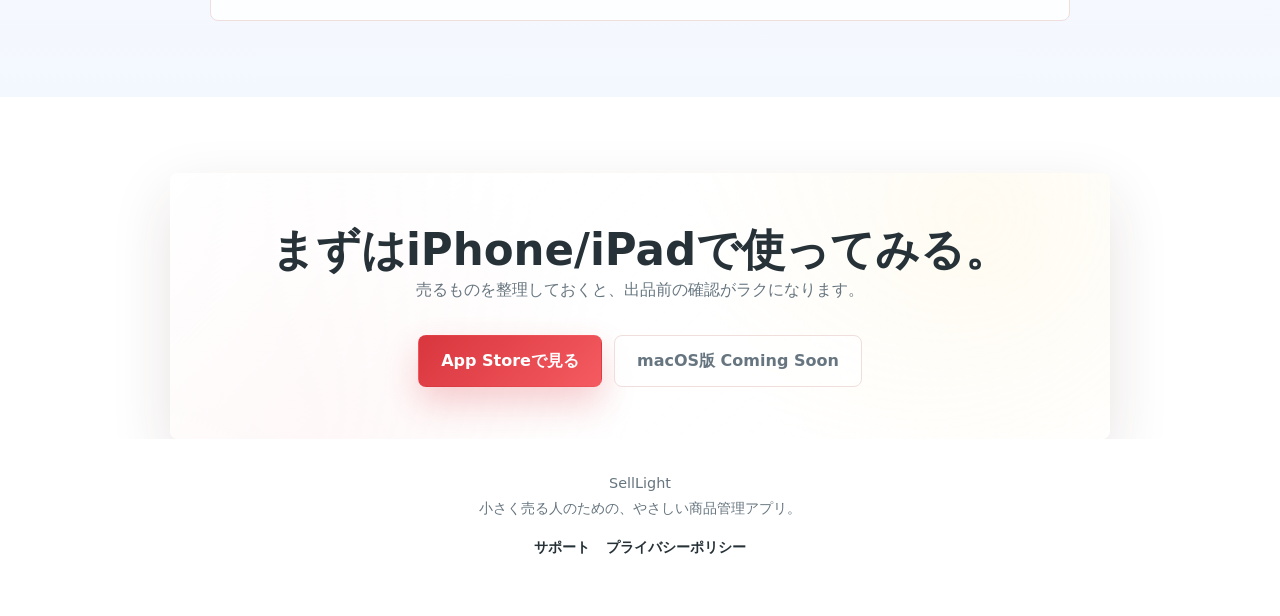
==== commit ab34d80a: "Add SellLight support and privacy pages" ====
--- a/index.html
+++ b/index.html
@@ -242,6 +242,10 @@
     <footer class="site-footer">
       <p>SellLight</p>
       <p>小さく売る人のための、やさしい商品管理アプリ。</p>
+      <nav class="footer-links" aria-label="サポートリンク">
+        <a href="./support/">サポート</a>
+        <a href="./privacy/">プライバシーポリシー</a>
+      </nav>
     </footer>
 
     <div class="floating-cta" aria-label="固定ダウンロード導線" hidden>
--- a/styles.css
+++ b/styles.css
@@ -635,6 +635,145 @@
   text-align: center;
 }
 
+.footer-links {
+  display: flex;
+  flex-wrap: wrap;
+  justify-content: center;
+  gap: 16px;
+  margin-top: 14px;
+}
+
+.footer-links a {
+  color: var(--text);
+  font-weight: 800;
+  text-decoration: none;
+}
+
+.footer-links a:hover,
+.footer-links a:focus-visible {
+  color: var(--accent-dark);
+}
+
+.legal-main {
+  overflow: hidden;
+}
+
+.legal-hero {
+  display: grid;
+  grid-template-columns: minmax(0, 0.9fr) minmax(280px, 0.45fr);
+  align-items: center;
+  gap: 34px;
+  padding-top: 52px;
+}
+
+.legal-hero h1 {
+  max-width: 720px;
+}
+
+.legal-lead {
+  max-width: 42rem;
+  margin-top: 20px;
+  color: var(--muted);
+  font-size: clamp(1rem, 2vw, 1.16rem);
+}
+
+.legal-card {
+  border: 1px solid var(--line);
+  border-radius: var(--radius);
+  background:
+    linear-gradient(135deg, rgba(255, 255, 255, 0.92), rgba(255, 247, 246, 0.78)),
+    radial-gradient(circle at 90% 0%, rgba(244, 91, 96, 0.18), transparent 12rem);
+  box-shadow: var(--shadow);
+  padding: 24px;
+}
+
+.legal-card img {
+  width: 64px;
+  height: 64px;
+  border-radius: 16px;
+  box-shadow: 0 16px 34px rgba(217, 54, 62, 0.18);
+}
+
+.legal-card strong,
+.legal-card span {
+  display: block;
+}
+
+.legal-card strong {
+  margin-top: 16px;
+  font-size: 1.18rem;
+  line-height: 1.35;
+}
+
+.legal-card span {
+  margin-top: 8px;
+  color: var(--muted);
+  font-size: 0.92rem;
+}
+
+.legal-content {
+  display: grid;
+  gap: 18px;
+  width: min(100% - 32px, 860px);
+  margin: 0 auto;
+  padding: 24px 0 76px;
+}
+
+.legal-section {
+  border: 1px solid var(--line);
+  border-radius: var(--radius);
+  background: rgba(255, 255, 255, 0.9);
+  padding: 24px;
+}
+
+.legal-section h2 {
+  font-size: clamp(1.32rem, 2.8vw, 1.8rem);
+}
+
+.legal-section h3 {
+  margin-top: 18px;
+}
+
+.legal-section p,
+.legal-section li {
+  color: var(--muted);
+}
+
+.legal-section p {
+  margin-top: 12px;
+}
+
+.legal-section ul,
+.legal-section ol {
+  display: grid;
+  gap: 9px;
+  margin: 14px 0 0;
+  padding-left: 1.25rem;
+}
+
+.contact-box {
+  display: grid;
+  gap: 8px;
+  margin-top: 16px;
+  padding: 18px;
+  border-radius: var(--radius);
+  background: #fff7f6;
+}
+
+.contact-box a {
+  color: var(--accent-dark);
+  font-size: 1.08rem;
+  font-weight: 900;
+  text-decoration: none;
+}
+
+.legal-date {
+  margin-top: 18px;
+  color: var(--muted);
+  font-size: 0.92rem;
+  font-weight: 800;
+}
+
 .floating-cta {
   position: fixed;
   right: 18px;
@@ -688,7 +827,8 @@
 
   .hero,
   .features,
-  .devices {
+  .devices,
+  .legal-hero {
     grid-template-columns: 1fr;
   }
 
@@ -698,7 +838,8 @@
   }
 
   .hero-copy,
-  .feature-copy {
+  .feature-copy,
+  .legal-hero h1 {
     max-width: none;
   }
 
@@ -815,6 +956,20 @@
     text-align: left;
   }
 
+  .legal-hero {
+    padding-top: 36px;
+  }
+
+  .legal-content {
+    width: min(100% - 24px, 860px);
+    padding-bottom: 52px;
+  }
+
+  .legal-section,
+  .legal-card {
+    padding: 20px;
+  }
+
   .final-cta .hero-actions {
     justify-content: stretch;
   }
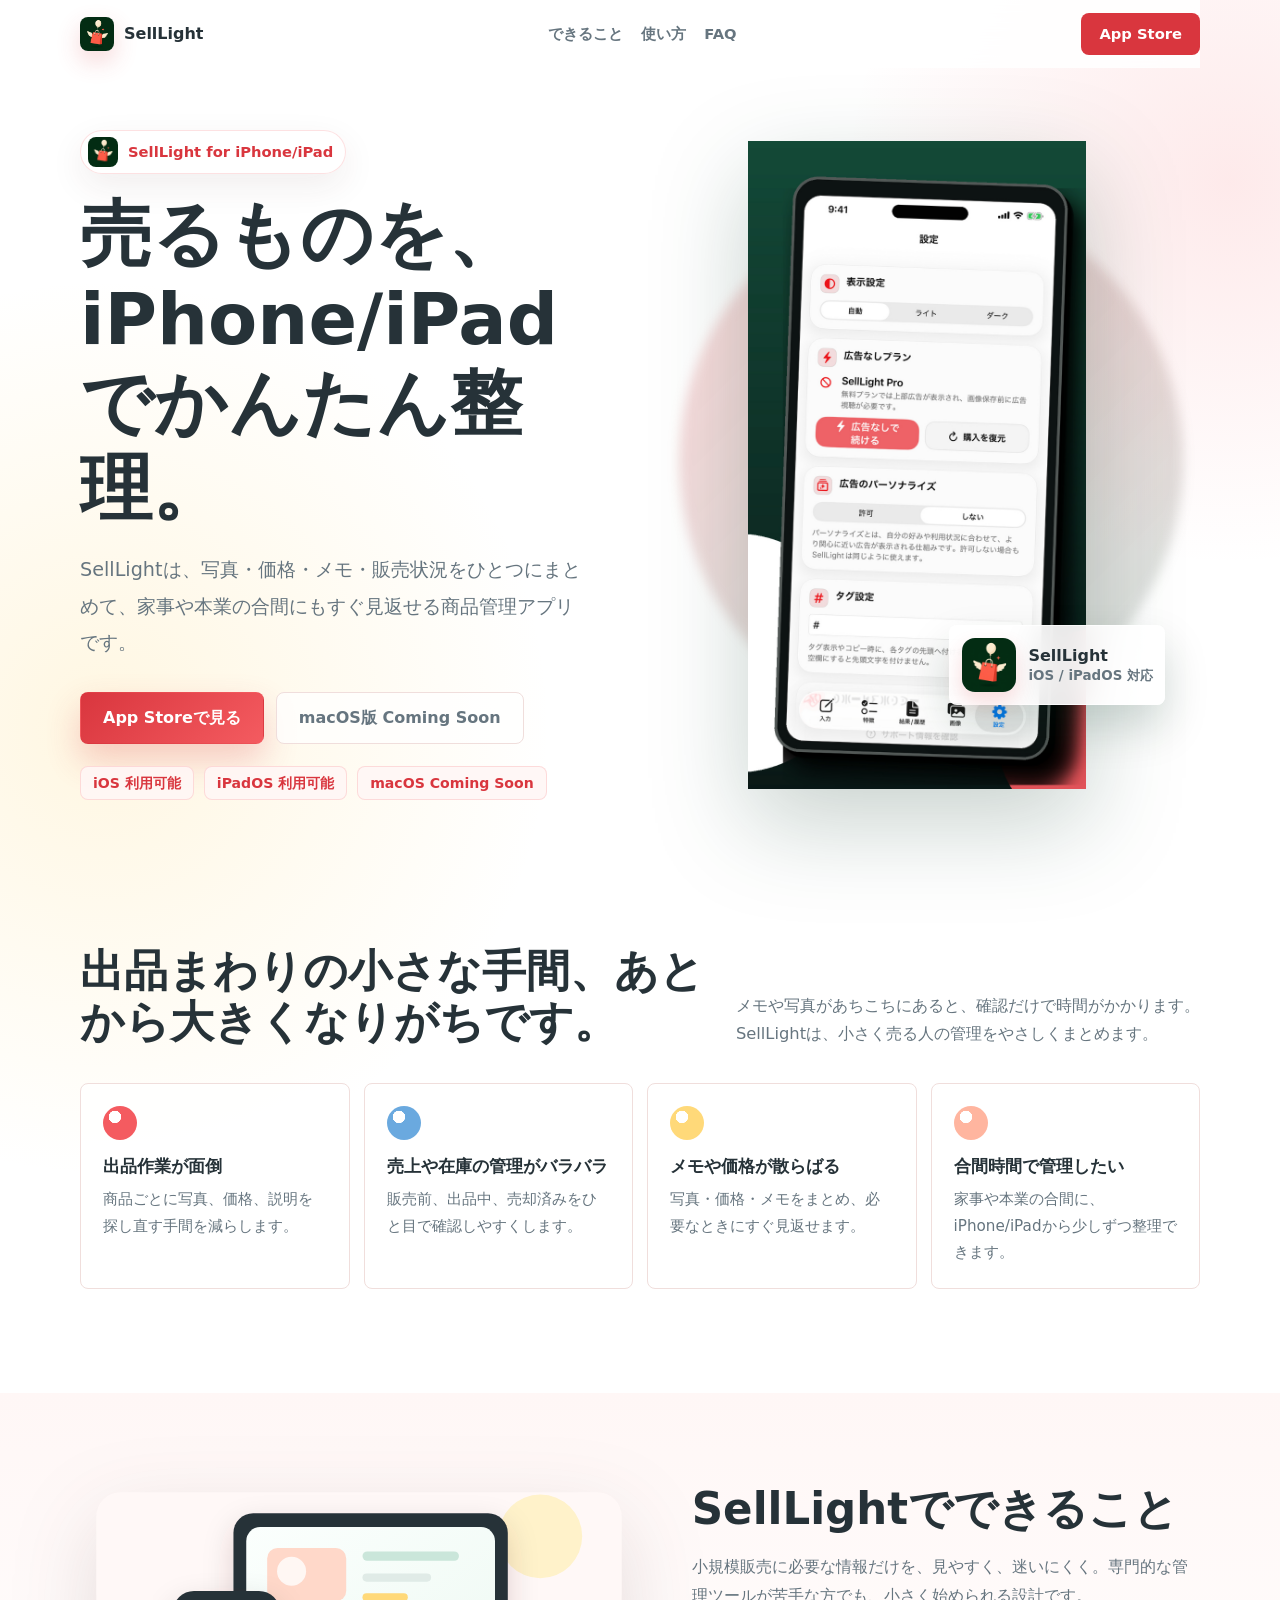
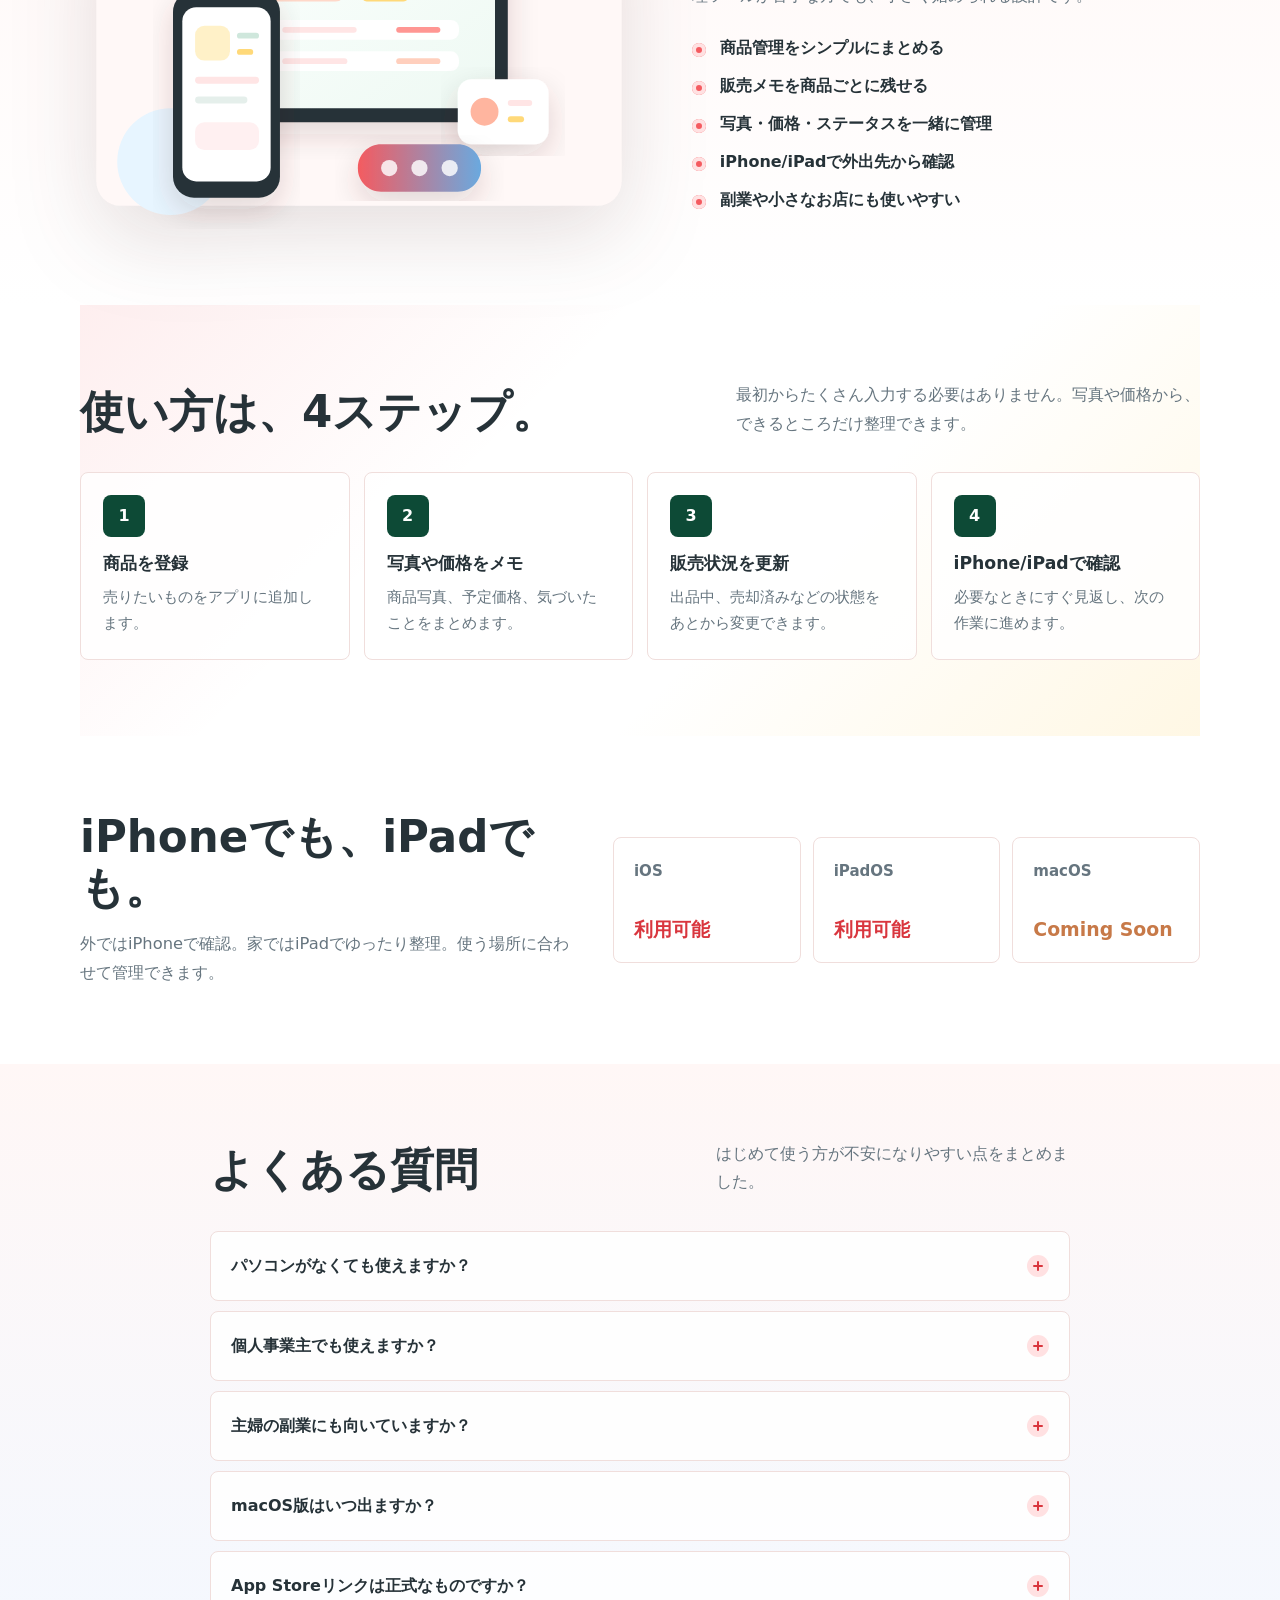
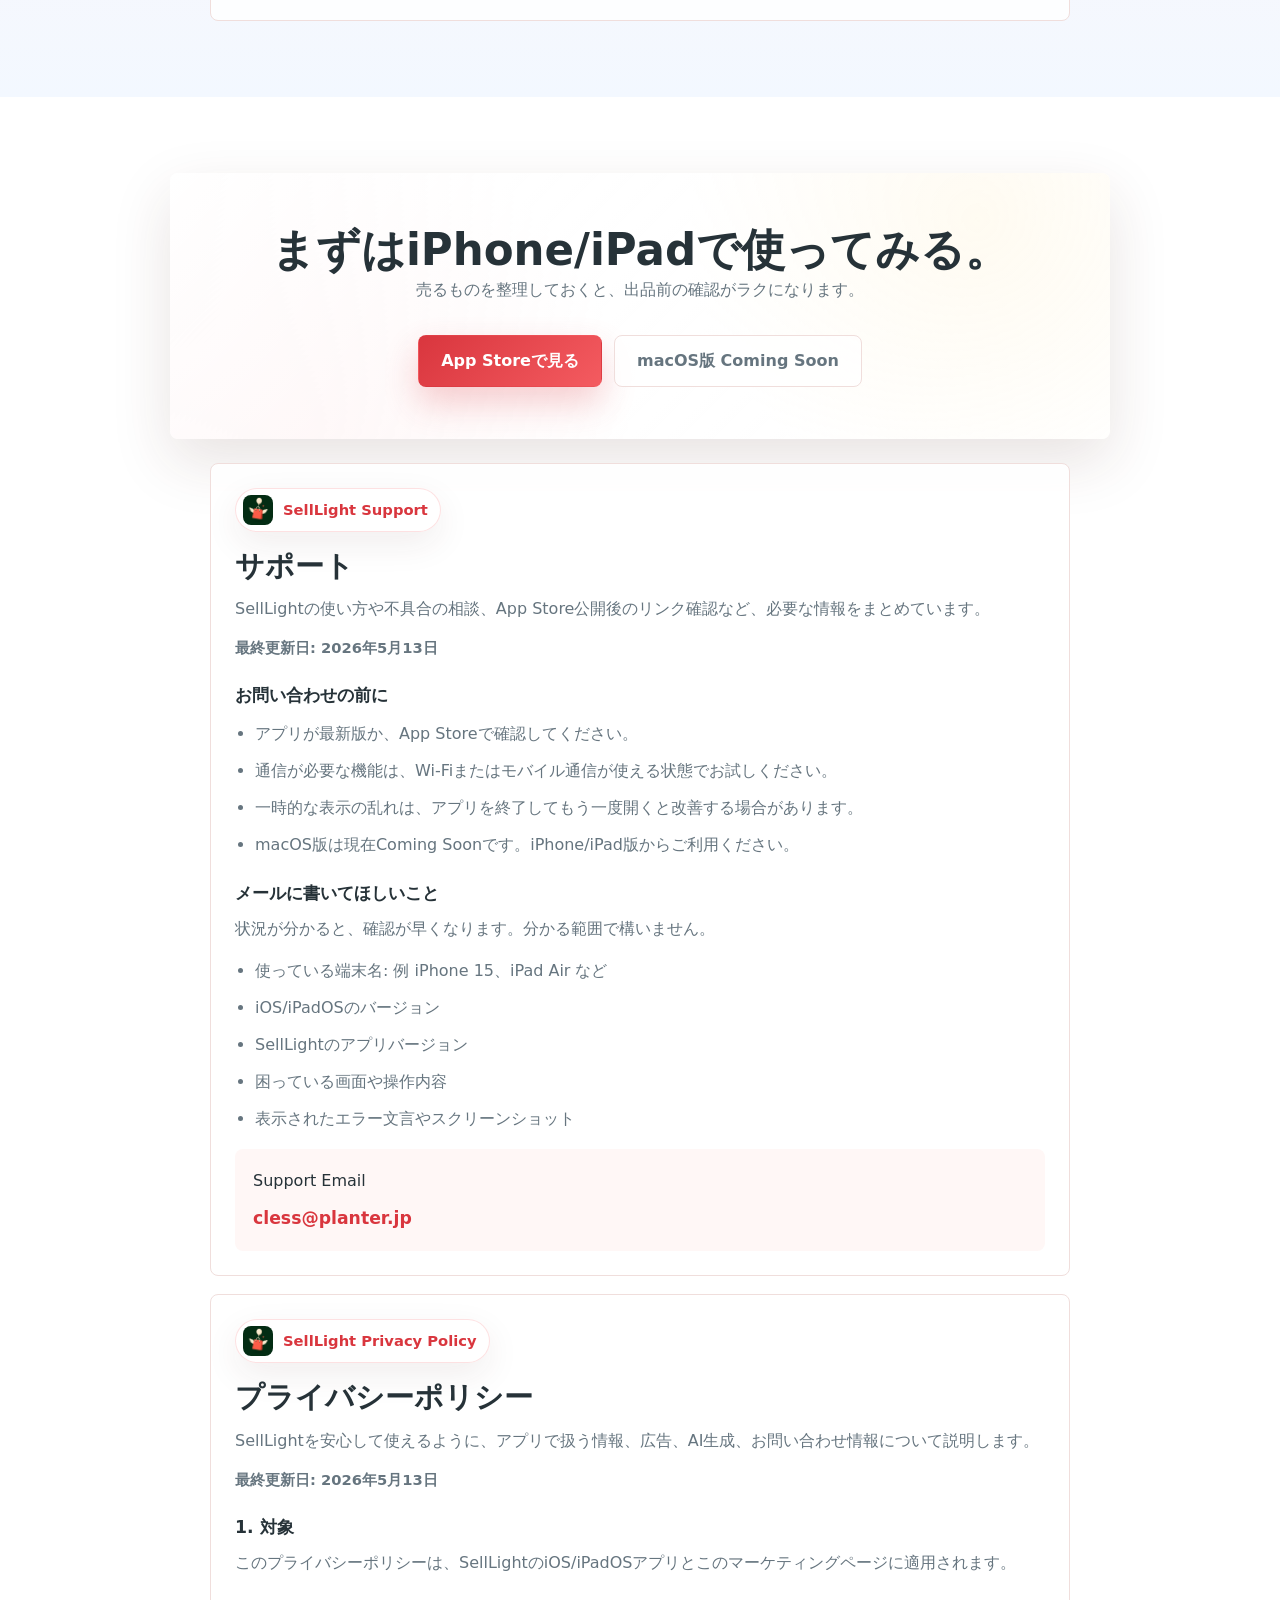
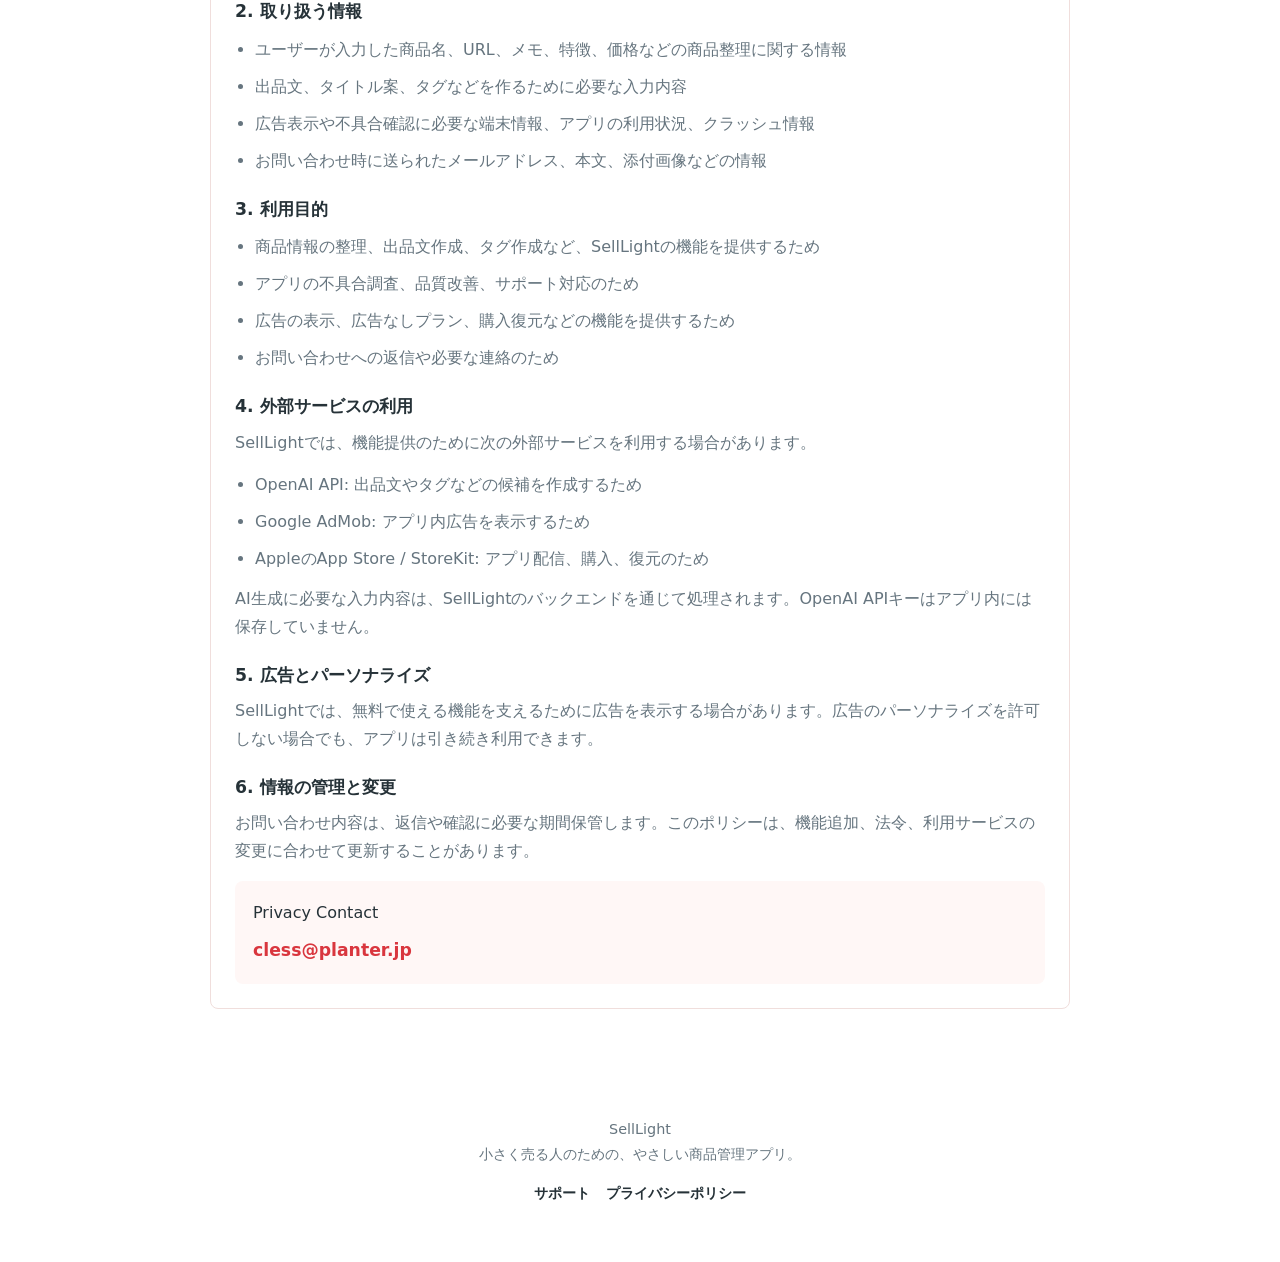
==== commit 52ecd758: "Consolidate SellLight support and privacy into LP" ====
--- a/index.html
+++ b/index.html
@@ -237,14 +237,108 @@
           <button class="button button-ghost" type="button" disabled>macOS版 Coming Soon</button>
         </div>
       </section>
+
+      <div class="legal-content inline-legal" aria-label="サポートとプライバシーポリシー">
+        <section id="support" class="legal-section" aria-labelledby="support-title">
+          <div class="app-badge" aria-label="SellLightサポート">
+            <img src="./assets/app-icon.png" alt="" aria-hidden="true" />
+            <span>SellLight Support</span>
+          </div>
+          <h2 id="support-title">サポート</h2>
+          <p>
+            SellLightの使い方や不具合の相談、App Store公開後のリンク確認など、必要な情報をまとめています。
+          </p>
+          <p class="legal-date">最終更新日: 2026年5月13日</p>
+
+          <h3>お問い合わせの前に</h3>
+          <ul>
+            <li>アプリが最新版か、App Storeで確認してください。</li>
+            <li>通信が必要な機能は、Wi-Fiまたはモバイル通信が使える状態でお試しください。</li>
+            <li>一時的な表示の乱れは、アプリを終了してもう一度開くと改善する場合があります。</li>
+            <li>macOS版は現在Coming Soonです。iPhone/iPad版からご利用ください。</li>
+          </ul>
+
+          <h3>メールに書いてほしいこと</h3>
+          <p>状況が分かると、確認が早くなります。分かる範囲で構いません。</p>
+          <ul>
+            <li>使っている端末名: 例 iPhone 15、iPad Air など</li>
+            <li>iOS/iPadOSのバージョン</li>
+            <li>SellLightのアプリバージョン</li>
+            <li>困っている画面や操作内容</li>
+            <li>表示されたエラー文言やスクリーンショット</li>
+          </ul>
+
+          <div class="contact-box">
+            <span>Support Email</span>
+            <a href="mailto:cless@planter.jp">cless@planter.jp</a>
+          </div>
+        </section>
+
+        <section id="privacy" class="legal-section" aria-labelledby="privacy-title">
+          <div class="app-badge" aria-label="SellLightプライバシーポリシー">
+            <img src="./assets/app-icon.png" alt="" aria-hidden="true" />
+            <span>SellLight Privacy Policy</span>
+          </div>
+          <h2 id="privacy-title">プライバシーポリシー</h2>
+          <p>
+            SellLightを安心して使えるように、アプリで扱う情報、広告、AI生成、お問い合わせ情報について説明します。
+          </p>
+          <p class="legal-date">最終更新日: 2026年5月13日</p>
+
+          <h3>1. 対象</h3>
+          <p>このプライバシーポリシーは、SellLightのiOS/iPadOSアプリとこのマーケティングページに適用されます。</p>
+
+          <h3>2. 取り扱う情報</h3>
+          <ul>
+            <li>ユーザーが入力した商品名、URL、メモ、特徴、価格などの商品整理に関する情報</li>
+            <li>出品文、タイトル案、タグなどを作るために必要な入力内容</li>
+            <li>広告表示や不具合確認に必要な端末情報、アプリの利用状況、クラッシュ情報</li>
+            <li>お問い合わせ時に送られたメールアドレス、本文、添付画像などの情報</li>
+          </ul>
+
+          <h3>3. 利用目的</h3>
+          <ul>
+            <li>商品情報の整理、出品文作成、タグ作成など、SellLightの機能を提供するため</li>
+            <li>アプリの不具合調査、品質改善、サポート対応のため</li>
+            <li>広告の表示、広告なしプラン、購入復元などの機能を提供するため</li>
+            <li>お問い合わせへの返信や必要な連絡のため</li>
+          </ul>
+
+          <h3>4. 外部サービスの利用</h3>
+          <p>SellLightでは、機能提供のために次の外部サービスを利用する場合があります。</p>
+          <ul>
+            <li>OpenAI API: 出品文やタグなどの候補を作成するため</li>
+            <li>Google AdMob: アプリ内広告を表示するため</li>
+            <li>AppleのApp Store / StoreKit: アプリ配信、購入、復元のため</li>
+          </ul>
+          <p>
+            AI生成に必要な入力内容は、SellLightのバックエンドを通じて処理されます。OpenAI APIキーはアプリ内には保存していません。
+          </p>
+
+          <h3>5. 広告とパーソナライズ</h3>
+          <p>
+            SellLightでは、無料で使える機能を支えるために広告を表示する場合があります。広告のパーソナライズを許可しない場合でも、アプリは引き続き利用できます。
+          </p>
+
+          <h3>6. 情報の管理と変更</h3>
+          <p>
+            お問い合わせ内容は、返信や確認に必要な期間保管します。このポリシーは、機能追加、法令、利用サービスの変更に合わせて更新することがあります。
+          </p>
+
+          <div class="contact-box">
+            <span>Privacy Contact</span>
+            <a href="mailto:cless@planter.jp">cless@planter.jp</a>
+          </div>
+        </section>
+      </div>
     </main>
 
     <footer class="site-footer">
       <p>SellLight</p>
       <p>小さく売る人のための、やさしい商品管理アプリ。</p>
       <nav class="footer-links" aria-label="サポートリンク">
-        <a href="./support/">サポート</a>
-        <a href="./privacy/">プライバシーポリシー</a>
+        <a href="#support">サポート</a>
+        <a href="#privacy">プライバシーポリシー</a>
       </nav>
     </footer>
 
--- a/styles.css
+++ b/styles.css
@@ -719,6 +719,10 @@
   padding: 24px 0 76px;
 }
 
+.inline-legal {
+  padding-top: 24px;
+}
+
 .legal-section {
   border: 1px solid var(--line);
   border-radius: var(--radius);
@@ -731,7 +735,7 @@
 }
 
 .legal-section h3 {
-  margin-top: 18px;
+  margin-top: 24px;
 }
 
 .legal-section p,
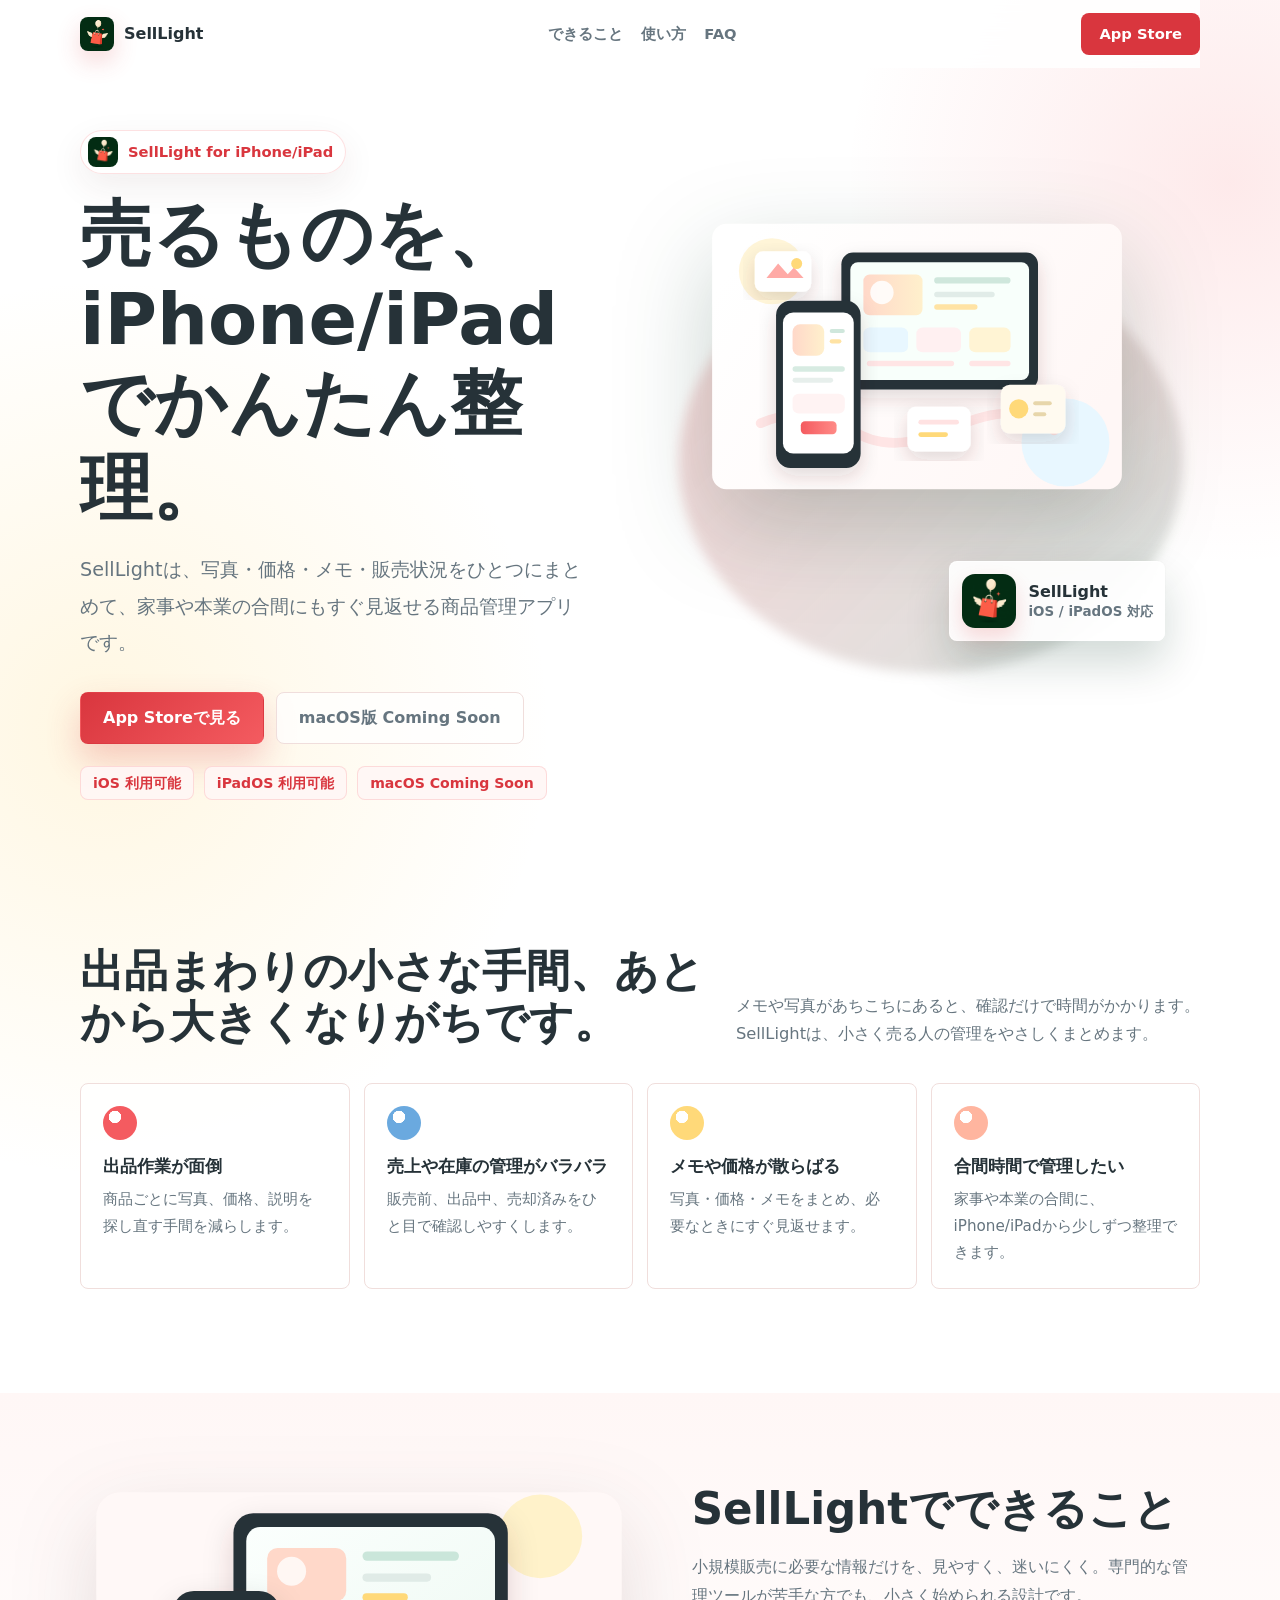
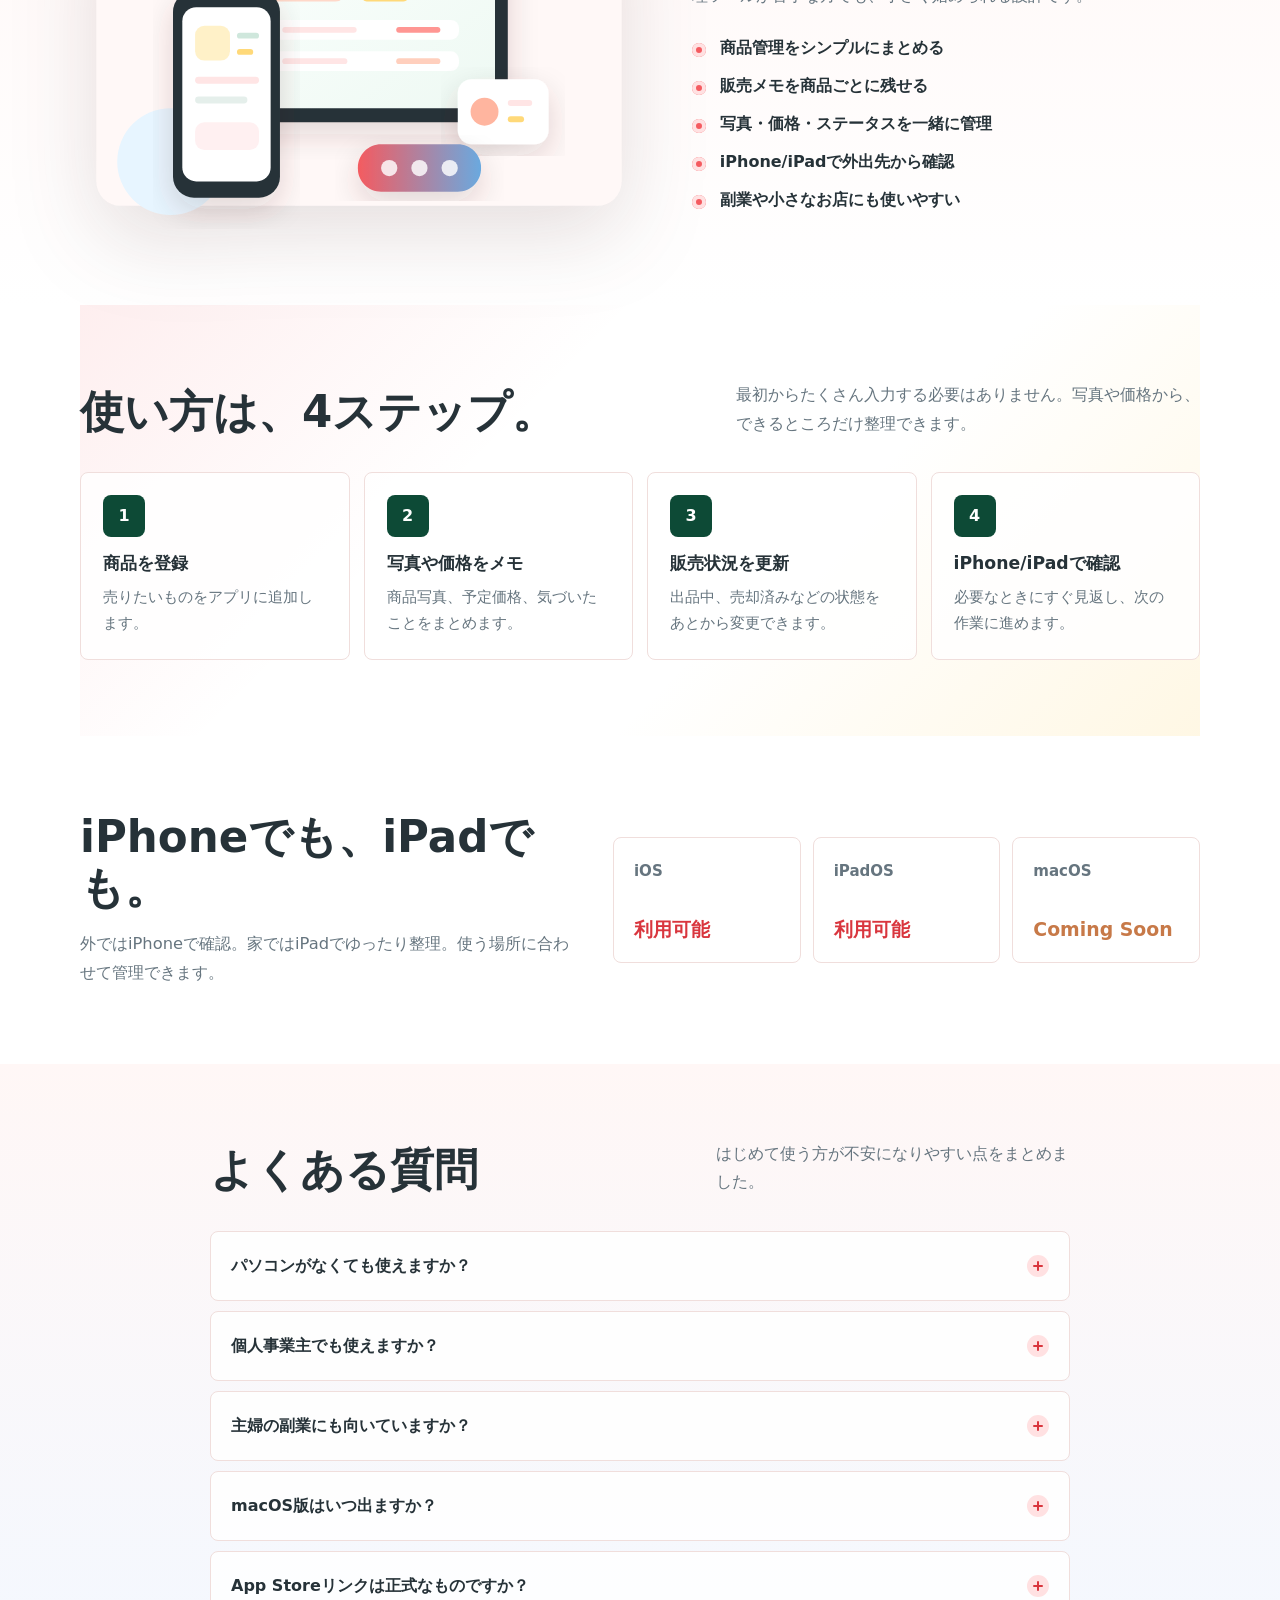
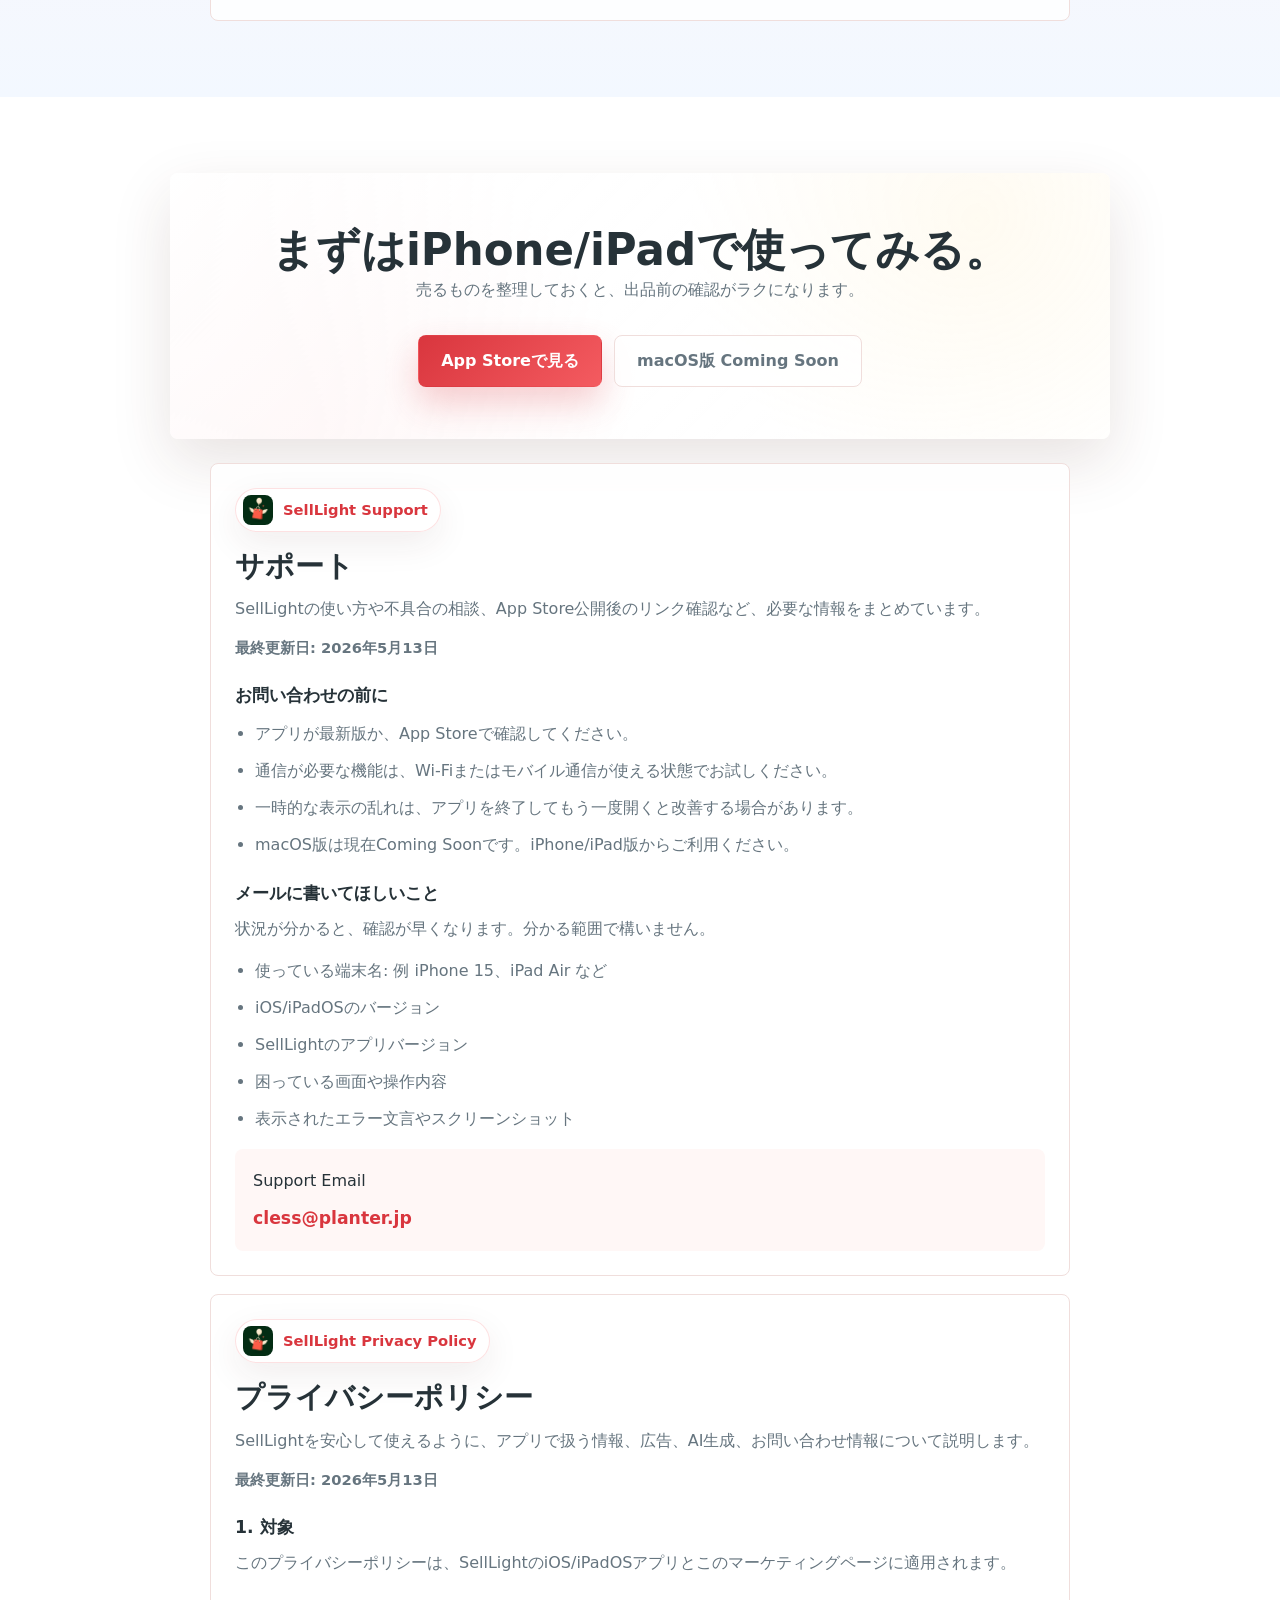
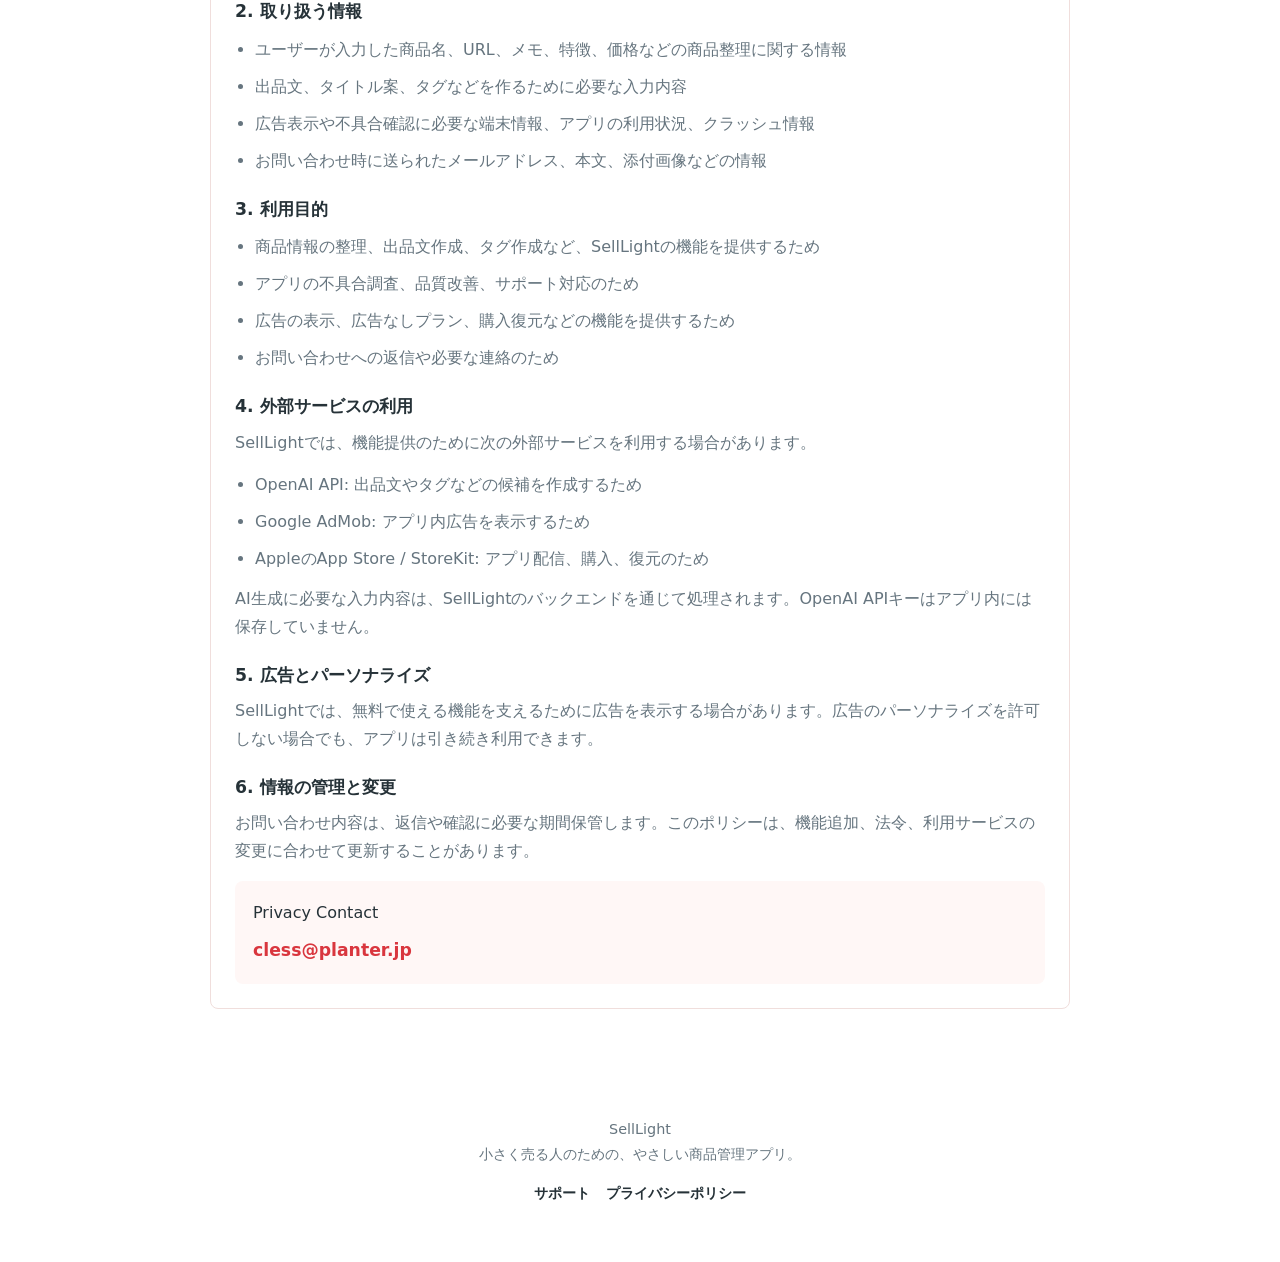
==== commit 0a37158d: "Replace SellLight LP hero settings image" ====
--- a/index.html
+++ b/index.html
@@ -62,8 +62,8 @@
         <div class="hero-visual hero-device-showcase" aria-label="SellLightの利用イメージ">
           <img
             class="hero-screen"
-            src="./assets/app-settings-preview.png"
-            alt="SellLightアプリの画面プレビュー"
+            src="./assets/hero-app.svg"
+            alt="iPhoneとiPadで商品、写真、価格、メモを整理するイメージ"
           />
           <div class="hero-app-card" aria-label="SellLightアプリ">
             <img src="./assets/app-icon.png" alt="" aria-hidden="true" />
